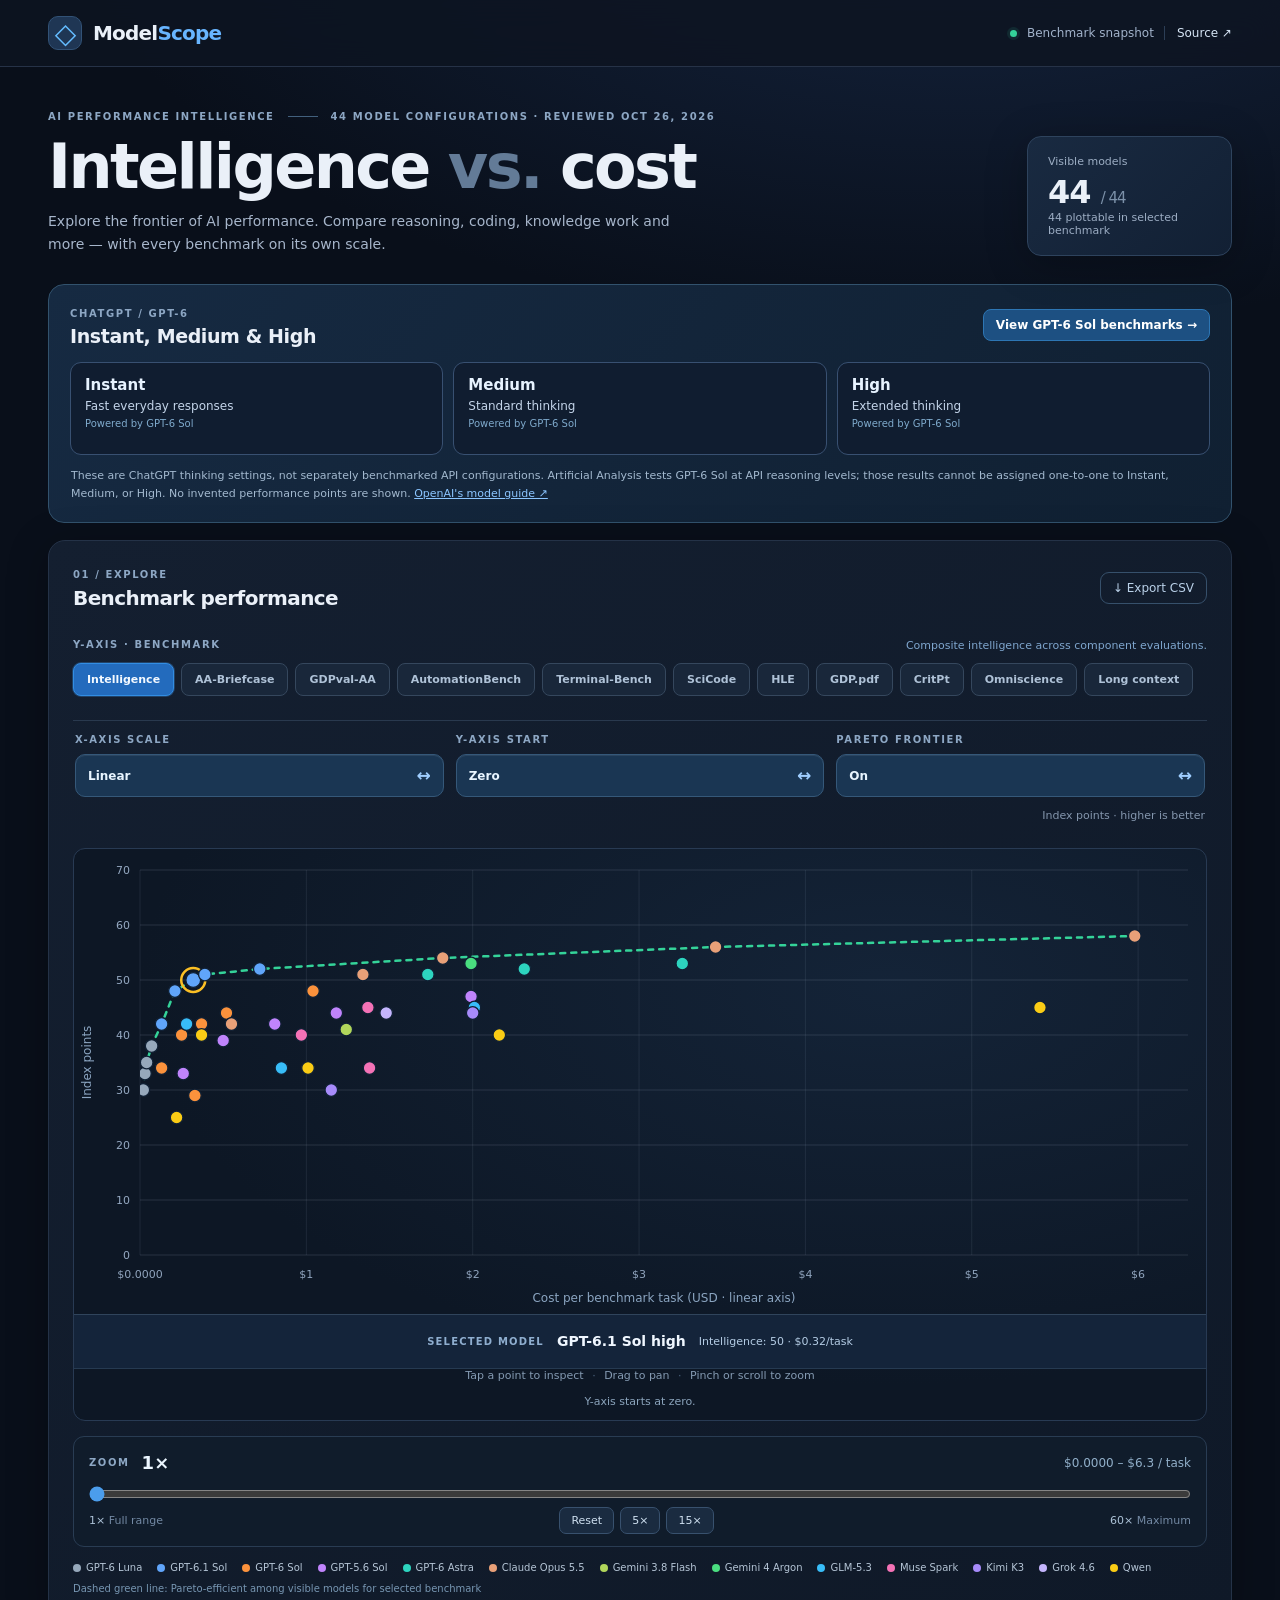
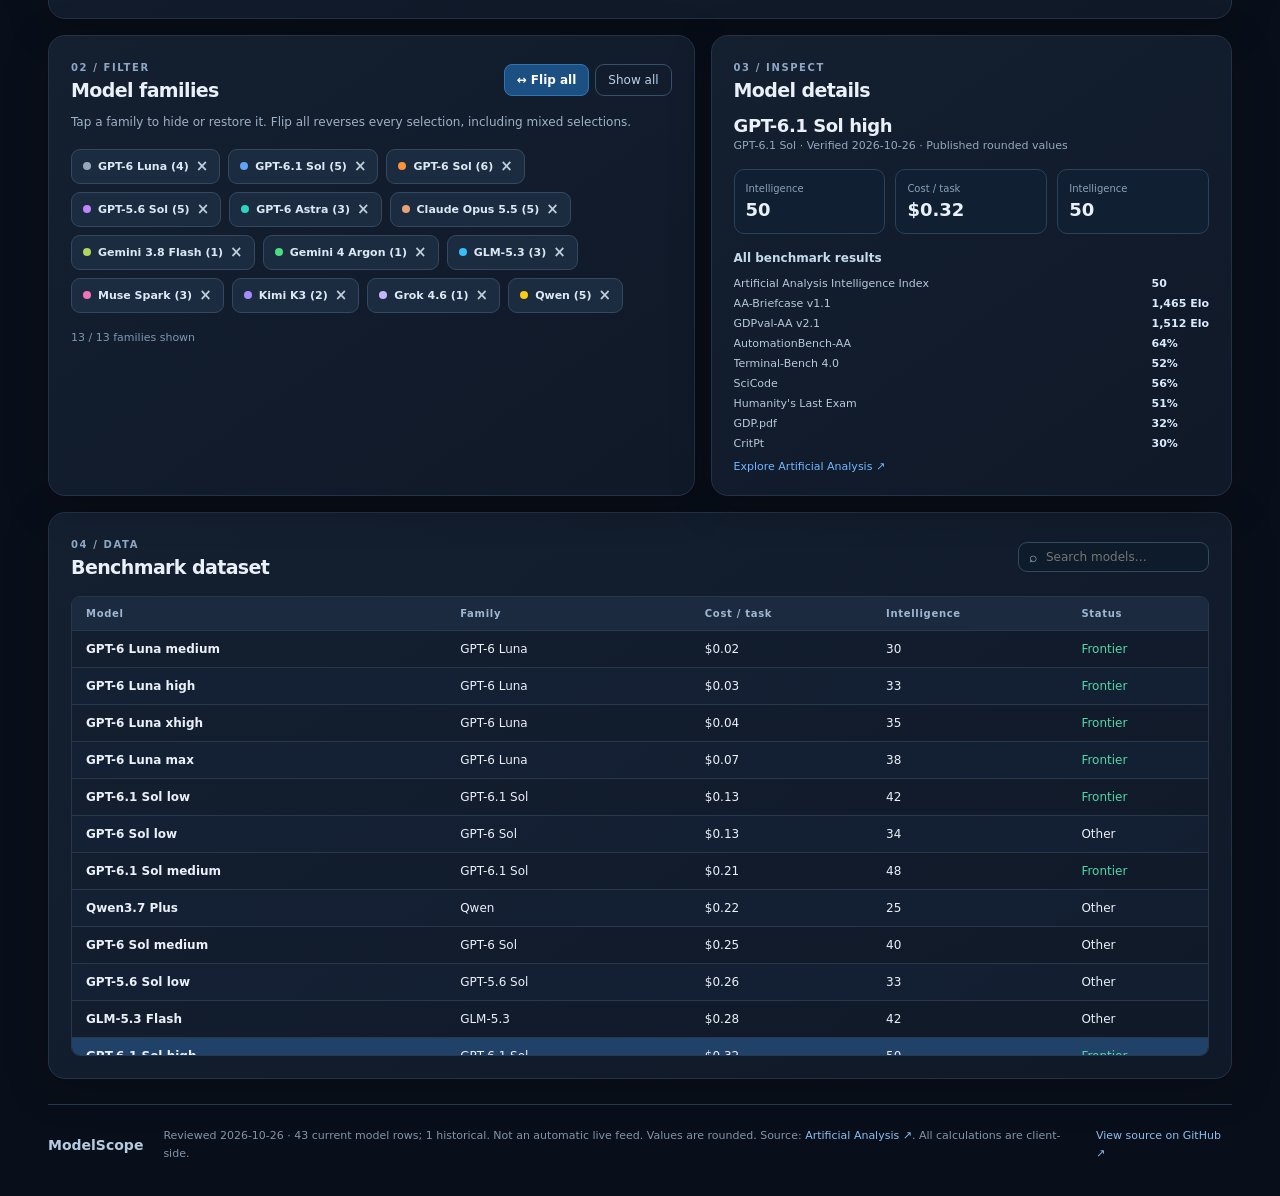
==== index.html @ 698ed5ef "Show 44 models including five Qwen variants, update review date and force fresh client data" ====
<!doctype html>
<html lang="en">
<head>
<meta charset="utf-8">
<meta name="viewport" content="width=device-width,initial-scale=1,viewport-fit=cover">
<meta name="theme-color" content="#0b1220">
<meta name="description" content="Explore 44 AI model configurations across 11 benchmarks with adjustable cost axes, zoom, and Pareto frontiers.">
<title>AI Benchmark Explorer — Intelligence vs Cost</title>
<link rel="stylesheet" href="./style.css?v=20261021-buttons2">
<script defer src="./data.js?v=20261026-fullaudit1"></script>
<script defer src="./updates.js"></script>
<script defer src="./app.js?v=20261026-qwen1"></script>
</head>
<body>
<header class="site-header">
  <div class="shell header-inner">
    <a href="./" class="brand" aria-label="AI Benchmark Explorer home"><span class="brand-icon">◇</span><span>Model<span class="brand-accent">Scope</span></span></a>
    <div class="header-right"><span class="snapshot-dot"></span><span>Benchmark snapshot</span><a class="header-link" href="https://artificialanalysis.ai/" target="_blank" rel="noopener noreferrer">Source ↗</a></div>
  </div>
</header>
<main class="shell">
  <section class="intro">
    <div class="eyebrow">AI PERFORMANCE INTELLIGENCE <span class="eyebrow-line"></span> 44 MODEL CONFIGURATIONS · REVIEWED OCT 26, 2026</div>
    <div class="intro-head">
      <div><h1>Intelligence <span>vs.</span> cost</h1><p>Explore the frontier of AI performance. Compare reasoning, coding, knowledge work and more — with every benchmark on its own scale.</p></div>
      <div class="data-tile"><span>Visible models</span><strong id="visible-count">44 <em>/ 44</em></strong><small id="visible-label">Across 13 families</small></div>
    </div>
  </section>
  <section class="chatgpt-modes" aria-label="ChatGPT GPT-6 modes">
    <div class="modes-header">
      <div><span class="section-kicker">CHATGPT / GPT-6</span><h2>Instant, Medium &amp; High</h2></div>
      <button id="focus-sol" type="button" class="pill-primary">View GPT-6 Sol benchmarks →</button>
    </div>
    <div class="mode-grid">
      <div class="mode-card"><strong>Instant</strong><span>Fast everyday responses</span><small>Powered by GPT-6 Sol</small></div>
      <div class="mode-card"><strong>Medium</strong><span>Standard thinking</span><small>Powered by GPT-6 Sol</small></div>
      <div class="mode-card"><strong>High</strong><span>Extended thinking</span><small>Powered by GPT-6 Sol</small></div>
    </div>
    <p class="modes-footnote">These are ChatGPT thinking settings, not separately benchmarked API configurations. Artificial Analysis tests GPT-6 Sol at API reasoning levels; those results cannot be assigned one-to-one to Instant, Medium, or High. No invented performance points are shown. <a href="https://help.openai.com/en/articles/20001354-gpt-6-and-other-models-in-chatgpt" target="_blank" rel="noopener noreferrer">OpenAI's model guide ↗</a></p>
  </section>
  <section class="dashboard" aria-label="Model comparison chart">
    <div class="section-title"><div><span class="section-kicker">01 / EXPLORE</span><h2>Benchmark performance</h2></div><button type="button" id="download-csv" class="subtle-button" title="Download currently visible model values as CSV">↓ Export CSV</button></div>
    <div class="metrics-header"><span class="control-label">Y-AXIS · BENCHMARK</span><span id="metric-context">Higher is better</span></div>
    <div class="metric-buttons" id="metric-buttons" role="group" aria-label="Select benchmark"></div>
    <div class="chart-toolbar">
      <div class="toolbar-group"><span class="control-label">X-AXIS SCALE</span><button id="cycle-x-scale" type="button" class="cycle-button" aria-label="X-axis scale: linear. Tap to switch to logarithmic." title="Tap to switch between linear and logarithmic scale">Linear <span aria-hidden="true">↔</span></button></div>
      <div class="toolbar-group"><span class="control-label">Y-AXIS START</span><button id="cycle-y-start" type="button" class="cycle-button" aria-label="Y-axis starts at zero. Tap to switch to lowest model." title="Tap to switch Y-axis baseline">Zero <span aria-hidden="true">↔</span></button></div>
      <div class="toolbar-group"><span class="control-label">PARETO FRONTIER</span><button id="cycle-frontier" type="button" class="cycle-button" aria-pressed="true" aria-label="Pareto frontier on. Tap to turn off.">On <span aria-hidden="true">↔</span></button></div>
      <span class="toolbar-unit" id="axis-units">Index score</span>
    </div>
    <div class="plot-wrap">
      <svg id="plot" role="img" aria-label="Interactive scatter chart comparing model cost and intelligence. Tap points for model details, drag to pan, pinch to zoom." viewBox="0 0 800 475"></svg>
      <div class="selected-chart-label" id="selected-chart-label" role="status" aria-live="polite" aria-atomic="true">
        <span class="selected-chart-kicker">SELECTED MODEL</span>
        <strong id="selected-chart-name">Tap a model point to inspect it</strong>
        <span class="selected-chart-stats" id="selected-chart-stats"></span>
      </div>
      <div class="plot-instructions">Tap a point to inspect <span>·</span> Drag to pan <span>·</span> Pinch or scroll to zoom</div>
      <div class="y-axis-note" id="y-axis-note">Y-axis begins at zero where scores are nonnegative.</div>
    </div>
    <div class="zoom-panel">
      <div class="zoom-label"><div><span class="control-label">ZOOM</span><strong id="zoom-display">1×</strong></div><output id="range-display" for="zoom-range">$0 – $6.30 / task</output></div>
      <input type="range" id="zoom-range" min="1" max="60" value="1" step="1" aria-label="Zoom level">
      <div class="zoom-actions"><span>1× <span class="muted">Full range</span></span><div class="zoom-buttons"><button type="button" data-zoom="1">Reset</button><button type="button" data-zoom="5">5×</button><button type="button" data-zoom="15">15×</button></div><span>60× <span class="muted">Maximum</span></span></div>
    </div>
    <div class="chart-foot"><div class="legend" id="legend"></div><div class="foot-note">Dashed green line: Pareto-efficient among visible models for selected benchmark</div></div>
  </section>
  <section class="lower-grid">
    <div class="panel filters-panel">
      <div class="panel-title"><div><span class="section-kicker">02 / FILTER</span><h2>Model families</h2></div><div class="filter-actions"><button id="flip-all" type="button" class="pill-primary">↔ Flip all</button><button id="show-all" type="button" class="subtle-button">Show all</button></div></div>
      <p class="panel-intro">Tap a family to hide or restore it. Flip all reverses every selection, including mixed selections.</p>
      <div class="family-buttons" id="family-buttons"></div>
      <div class="filter-summary" id="filter-summary">12 / 12 families shown</div>
    </div>
    <div class="panel detail-panel">
      <div class="panel-title"><div><span class="section-kicker">03 / INSPECT</span><h2>Model details</h2></div></div>
      <div id="model-details"><p class="panel-intro">Tap any point in the chart to inspect scores.</p></div>
    </div>
  </section>
  <section class="panel table-panel">
    <div class="panel-title"><div><span class="section-kicker">04 / DATA</span><h2>Benchmark dataset</h2></div><div class="table-tools"><label class="search"><span>⌕</span><input id="search" placeholder="Search models…" aria-label="Search models" autocomplete="off"></label></div></div>
    <div class="table-scroll"><table><thead><tr><th>Model</th><th>Family</th><th>Cost / task</th><th id="score-column">Intelligence</th><th>Status</th></tr></thead><tbody id="data-table"></tbody></table></div>
  </section>
  <footer class="footer"><strong>ModelScope</strong><span><span id="data-status">Static benchmark snapshot; optional daily updates require setup.</span> Values are rounded. Source: <a href="https://artificialanalysis.ai/" target="_blank" rel="noopener noreferrer">Artificial Analysis ↗</a>. All calculations are client-side.</span><a href="https://github.com/mikesheer001-source/Repository-4" target="_blank" rel="noopener noreferrer">View source on GitHub ↗</a></footer>
</main>
</body>
</html>
---- style.css ----
:root{color-scheme:dark;--bg:#090f1a;--panel:#111b2b;--panel2:#152134;--border:#243247;--text:#eaf0f8;--muted:#94a3b8;--blue:#60a5fa;--green:#34d399;--shadow:0 8px 40px #0004}*{box-sizing:border-box}html{scroll-behavior:smooth}body{margin:0;background:radial-gradient(ellipse 900px 450px at 75% -120px,#1b3054aa,transparent),var(--bg);font-family:Inter,ui-sans-serif,system-ui,-apple-system,BlinkMacSystemFont,"Segoe UI",sans-serif;color:var(--text);font-size:14px;-webkit-font-smoothing:antialiased}button,input{font:inherit}button{cursor:pointer}button:focus-visible,input:focus-visible,a:focus-visible{outline:2px solid #67b7ff;outline-offset:3px}a{color:inherit}.shell{max-width:1240px;margin:auto;padding:0 28px}.site-header{border-bottom:1px solid #263247;background:#0d1522d9;backdrop-filter:blur(15px)}.header-inner{height:66px;display:flex;align-items:center;justify-content:space-between}.brand{font-size:20px;font-weight:800;letter-spacing:-.8px;text-decoration:none;display:flex;align-items:center;gap:11px}.brand-icon{background:#1f3654;color:#64bcff;width:34px;height:34px;display:grid;place-items:center;border:1px solid #325276;border-radius:10px;font-size:28px}.brand-accent{color:#68b5ff}.header-right{display:flex;align-items:center;gap:10px;color:#a2b3cb;font-size:12px}.snapshot-dot{width:7px;height:7px;border-radius:50%;background:var(--green);box-shadow:0 0 0 3px #34d3991c}.header-link{padding-left:12px;border-left:1px solid #2c3e56;text-decoration:none;color:#d6e5f5}.intro{padding:44px 0 28px}.eyebrow,.section-kicker,.control-label{font-size:10px;letter-spacing:1.6px;font-weight:750;color:#8da7c4}.eyebrow{display:flex;align-items:center;gap:13px}.eyebrow-line{display:inline-block;height:1px;width:30px;background:#42607d}.intro-head{display:flex;gap:25px;justify-content:space-between;align-items:end}.intro h1{font-size:clamp(36px,5.2vw,62px);font-weight:820;letter-spacing:-2.6px;margin:12px 0 10px;line-height:1.06}.intro h1 span{color:#637b97}.intro p{font-size:14px;color:#a7b6cb;line-height:1.65;max-width:650px;margin:0}.data-tile{flex:0 0 205px;padding:18px 20px;border:1px solid #2e435d;background:linear-gradient(135deg,#192a41,#122034);border-radius:14px;box-shadow:var(--shadow)}.data-tile>span,.data-tile small{font-size:11px;color:#9cadc3;display:block}.data-tile strong{font-size:32px;letter-spacing:-1px;display:block;margin:8px 0 3px;line-height:1}.data-tile em{font-size:15px;color:#7c91a9;font-style:normal;font-weight:500}.dashboard,.panel{background:linear-gradient(145deg,#141f30,#0f1928);border:1px solid var(--border);border-radius:17px;box-shadow:var(--shadow)}.dashboard{padding:24px}.section-title,.panel-title{display:flex;align-items:center;justify-content:space-between;gap:12px}.section-title h2,.panel-title h2{font-size:20px;letter-spacing:-.6px;margin:5px 0 0}.subtle-button{background:transparent;border:1px solid #36506b;color:#bad1e9;border-radius:9px;padding:8px 12px;font-size:12px;white-space:nowrap}.subtle-button:hover,.zoom-buttons button:hover{background:#20354f}.metrics-header{display:flex;justify-content:space-between;margin-top:29px;margin-bottom:11px;gap:10px}.metrics-header>span:last-child{font-size:11px;color:#7fa6ce}.metric-buttons{display:flex;flex-wrap:wrap;gap:7px}.metric-button{border:1px solid #35475d;border-radius:8px;padding:9px 13px;color:#afc2d7;background:#19273a;font-size:11px;font-weight:700;transition:background .1s,transform .1s}.metric-button:hover{background:#273c56}.metric-button.active{color:#f3f9ff;background:#236bbd;border-color:#328de2;box-shadow:0 0 0 1px #3d88d855}.chart-toolbar{margin:24px 0 11px;padding:13px 2px;border-top:1px solid #29394e;display:flex;align-items:center;justify-content:space-between;gap:16px;flex-wrap:wrap}.toolbar-group{display:flex;align-items:center;gap:13px}.segmented{display:flex;padding:3px;background:#0c1726;border:1px solid #304158;border-radius:10px}.segmented button{padding:7px 12px;border:0;background:transparent;color:#9bb0c6;border-radius:7px;font-size:12px}.segmented button.active{background:#294362;color:#eaf5ff}.toggle-label{display:flex;align-items:center;gap:9px;font-size:12px;color:#b7c9dd;cursor:pointer}.toggle-label input{position:absolute;opacity:0}.toggle-track{display:inline-block;width:33px;height:19px;border-radius:20px;background:#405167;position:relative;transition:background .2s}.toggle-track:after{content:"";width:13px;height:13px;border-radius:50%;background:#dfe9f4;position:absolute;top:3px;left:3px;transition:transform .2s}.toggle-label input:checked+.toggle-track{background:#047857}.toggle-label input:checked+.toggle-track:after{transform:translateX(14px)}.toggle-label input:focus-visible+.toggle-track{outline:2px solid #67b7ff;outline-offset:3px}.toolbar-unit{color:#8496ad;font-size:11px}.plot-wrap{border:1px solid #283a53;border-radius:12px;background:radial-gradient(ellipse at 72% 24%,#172940b0,transparent 65%),#0d1725;overflow:hidden}.plot-wrap svg{display:block;width:100%;height:465px;touch-action:none;user-select:none;cursor:grab}.plot-wrap svg:active{cursor:grabbing}.plot-instructions{text-align:center;font-size:11px;padding:0 6px 13px;color:#849ab2}.plot-instructions span{margin:0 5px;color:#4b637e}.zoom-panel{margin-top:15px;padding:15px 15px 12px;border:1px solid #293c53;border-radius:11px;background:#101c2b}.zoom-label{display:flex;align-items:center;justify-content:space-between;gap:12px}.zoom-label>div{display:flex;gap:12px;align-items:center}.zoom-label strong{color:#ecf6ff;font-size:18px;font-variant-numeric:tabular-nums}.zoom-label output{color:#91afc9;font-size:12px;font-variant-numeric:tabular-nums}input[type=range]{width:100%;accent-color:#4b9dec;cursor:pointer;margin:13px 0 5px}.zoom-actions{display:flex;align-items:center;justify-content:space-between;gap:8px;font-size:11px;color:#acc2d7}.muted{color:#7389a4}.zoom-buttons{display:flex;gap:6px}.zoom-buttons button{border:1px solid #38516e;background:#1a2b40;color:#cfe0f0;font-size:11px;border-radius:7px;padding:6px 11px}.chart-foot{display:flex;justify-content:space-between;align-items:center;gap:10px;margin-top:15px;flex-wrap:wrap}.legend{display:flex;gap:9px 15px;flex-wrap:wrap}.legend span{display:inline-flex;align-items:center;gap:5px;color:#b5c5d6;font-size:10px}.legend i{height:8px;width:8px;border-radius:50%;display:inline-block}.foot-note{font-size:10px;color:#7796b2}.lower-grid{display:grid;grid-template-columns:1.24fr 1fr;gap:16px;margin-top:16px}.panel{padding:22px}.panel-title h2{font-size:19px}.panel-intro{font-size:12px;color:#9fb2c8;line-height:1.65}.filter-actions{display:flex;gap:6px;flex-wrap:wrap}.pill-primary{background:#1d5082;border:1px solid #2d76b4;border-radius:8px;color:white;padding:8px 12px;font-size:12px;font-weight:700}.pill-primary:hover{background:#296497}.family-buttons{display:flex;flex-wrap:wrap;gap:8px;margin-top:16px}.family-button{display:inline-flex;align-items:center;gap:7px;background:#1b2b40;color:#dce9f5;border:1px solid #344961;padding:9px 11px;border-radius:9px;font-size:11px;font-weight:650;transition:opacity .1s,background .1s}.family-button:hover{background:#294262}.family-button.hidden{color:#8192a5;opacity:.73;border-style:dashed;background:#111d2d}.family-button .family-dot{width:8px;height:8px;border-radius:50%}.family-button .family-x{font-size:15px;opacity:.85;line-height:1}.filter-summary{color:#7d97b5;font-size:11px;margin-top:18px}.detail-panel{min-height:275px}.model-name{font-size:18px;font-weight:750;letter-spacing:-.45px;margin:14px 0 3px}.model-sub{color:#94a8c1;font-size:11px}.stat-row{display:grid;grid-template-columns:repeat(3,minmax(0,1fr));gap:10px;margin:17px 0}.stat-box{padding:13px 11px;background:#101f31;border:1px solid #2c415a;border-radius:10px}.stat-box small{display:block;color:#8ba1bb;font-size:10px;white-space:nowrap}.stat-box strong{font-size:18px;font-variant-numeric:tabular-nums;margin-top:5px;display:block}.detail-values{display:grid;grid-template-columns:1fr auto;gap:7px 10px;font-size:11px;color:#b7c9dc;max-height:170px;overflow:auto}.detail-values strong{color:#dbeaff;font-variant-numeric:tabular-nums}.detail-link{font-size:11px;color:#72b8ff;text-decoration:none;display:block;margin-top:13px}.table-panel{margin:16px 0 25px}.table-tools{display:flex;gap:8px}.search{display:flex;align-items:center;gap:7px;background:#0e1b2a;border:1px solid #344960;border-radius:9px;padding:6px 10px;color:#9fb9d5}.search input{border:0;outline:0;background:transparent;color:white;max-width:160px;font-size:12px}.table-scroll{overflow:auto;margin-top:18px;max-height:460px;border:1px solid #28374c;border-radius:9px}table{width:100%;border-collapse:collapse;white-space:nowrap;text-align:left;font-size:12px}th,td{padding:11px 14px;border-bottom:1px solid #29394c}th{position:sticky;top:0;background:#1b2a3e;color:#9fb6d2;font-size:10px;letter-spacing:.7px;z-index:2}tbody tr{cursor:pointer}tbody tr:nth-child(even){background:#152237a0}tbody tr:hover{background:#263b56}tbody tr.selected{background:#204269}td:first-child{font-weight:600}td:nth-child(3),td:nth-child(4){font-variant-numeric:tabular-nums}.status-yes{color:#54d6a4}.status-no{color:#8194a9}.footer{display:flex;gap:20px;justify-content:space-between;align-items:center;border-top:1px solid #28394e;padding:22px 0 34px;color:#8194aa;font-size:11px;line-height:1.6}.footer strong{color:#b6cbe0;font-size:14px}.footer a{color:#8cbeef;text-decoration:none}@media(max-width:850px){.lower-grid{grid-template-columns:1fr}.chart-foot{display:block}.foot-note{margin-top:9px}}@media(max-width:600px){.shell{padding:0 13px}.header-inner{height:56px}.brand{font-size:17px}.header-right{font-size:10px;gap:7px}.header-link{padding-left:8px}.intro{padding:28px 0 20px}.intro h1{font-size:38px;letter-spacing:-1.8px}.intro-head{align-items:start;flex-wrap:wrap;gap:13px}.intro p{font-size:12px}.data-tile{flex:1 1 100%;padding:12px 15px;display:flex;align-items:center;gap:10px}.data-tile strong{font-size:25px;margin:0}.data-tile small{margin-left:auto;text-align:right}.dashboard,.panel{padding:14px;border-radius:12px}.section-title h2,.panel-title h2{font-size:17px}.metric-button{padding:8px 10px;font-size:10px}.metrics-header{margin-top:22px}.chart-toolbar{gap:9px}.plot-wrap svg{height:390px}.plot-instructions{font-size:10px}.toolbar-unit{display:none}.zoom-panel{padding:12px}.zoom-actions .muted{display:none}.panel-title{align-items:start}.footer{flex-direction:column;align-items:start;gap:6px}.stat-box strong{font-size:15px}.family-button{font-size:10px;padding:8px 9px}.search input{max-width:120px}}
/* Context for the selectable Y-axis baseline. */
.y-axis-note{font-size:11px;color:#8ba4bc;text-align:center;padding:0 10px 12px}
@media(max-width:600px){.chart-toolbar>.toolbar-group{flex-wrap:wrap}.y-axis-note{font-size:10px}}

/* Fixed-position selected-point label below the graph, never over a data point. */
.selected-chart-label{
  display:flex;align-items:center;justify-content:center;gap:8px 13px;flex-wrap:wrap;
  min-height:55px;padding:12px 14px;border-top:1px solid #30445b;
  border-bottom:1px solid #263a51;background:#14243a;text-align:center;
}
.selected-chart-kicker{
  font-size:10px;letter-spacing:1.2px;font-weight:750;color:#8faecf;white-space:nowrap;
}
#selected-chart-name{font-size:14px;line-height:1.4;color:#f0f7ff;font-weight:750}
.selected-chart-stats{font-size:11px;color:#b4cce4;font-variant-numeric:tabular-nums}
.selected-chart-label:not(.has-selection) #selected-chart-name{color:#a2b7cd;font-weight:500}
.selected-chart-label:not(.has-selection) .selected-chart-stats{display:none}
@media(max-width:600px){
  .selected-chart-label{gap:3px 9px;padding:11px 10px}
  .selected-chart-kicker{width:100%;font-size:9px}
  #selected-chart-name{font-size:13px}
  .selected-chart-stats{width:100%;font-size:10px}
}

/* ChatGPT product-mode descriptions are deliberately not plotted as AA API data. */
.chatgpt-modes{background:linear-gradient(130deg,#162a42,#102032);border:1px solid #32526d;border-radius:16px;padding:19px 21px;margin:0 0 17px}
.modes-header{display:flex;align-items:center;justify-content:space-between;gap:12px;flex-wrap:wrap}
.modes-header h2{font-size:19px;letter-spacing:-.4px;margin:5px 0 0}
.mode-grid{display:grid;grid-template-columns:repeat(3,minmax(0,1fr));gap:10px;margin-top:15px}
.mode-card{display:flex;flex-direction:column;gap:5px;padding:13px 14px;background:#101d30;border:1px solid #385071;border-radius:11px;min-height:93px}
.mode-card strong{font-size:15px;color:#e7f3ff}
.mode-card span{font-size:12px;color:#c4d5ea}
.mode-card small{font-size:10px;color:#7faacc}
.modes-footnote{font-size:11px;line-height:1.65;color:#a3b9cf;margin:12px 1px 0}
.modes-footnote a{color:#8bc5ff}
@media(max-width:600px){.chatgpt-modes{padding:14px;margin-bottom:14px}.modes-header h2{font-size:17px}.mode-grid{grid-template-columns:repeat(3,minmax(0,1fr));gap:6px}.mode-card{padding:10px 7px;min-height:110px}.mode-card strong{font-size:13px}.mode-card span{font-size:10px}.mode-card small{font-size:9px}.modes-header button{font-size:11px}}

/* One cycling action button per chart control (no segmented toggles). */
.chart-toolbar{display:grid;grid-template-columns:repeat(3,minmax(0,1fr));align-items:end;gap:12px;margin:24px 0 13px}
.chart-toolbar>.toolbar-group{display:flex;flex-direction:column;align-items:stretch;gap:9px;min-width:0}
.chart-toolbar>.toolbar-unit{grid-column:1/-1;text-align:right}
.cycle-button{display:flex;align-items:center;justify-content:space-between;gap:10px;width:100%;min-height:43px;border:1px solid #355879;border-radius:10px;background:#1a3653;padding:10px 12px;color:#e8f5ff;font-size:12px;font-weight:730;text-align:left;box-shadow:0 1px 0 #ffffff13 inset;transition:background .15s,border-color .15s}
.cycle-button span{font-size:17px;line-height:1;color:#9fceff}
.cycle-button:hover{background:#24496e;border-color:#5c9cce}
.cycle-button:active{background:#305981}
.cycle-button.disabled-state{background:#111e30;border-color:#31445b;color:#9fb1c6}
.cycle-button.disabled-state span{color:#637f9b}
@media(max-width:710px){
 .chart-toolbar{grid-template-columns:repeat(2,minmax(0,1fr));gap:10px}
 .chart-toolbar>.toolbar-group{gap:8px}
 .chart-toolbar>.toolbar-group:last-of-type{grid-column:1/-1}
 .chart-toolbar>.toolbar-unit{grid-column:1/-1}
}
@media(max-width:390px){.chart-toolbar{gap:8px}.cycle-button{padding:9px 10px;font-size:11px}}
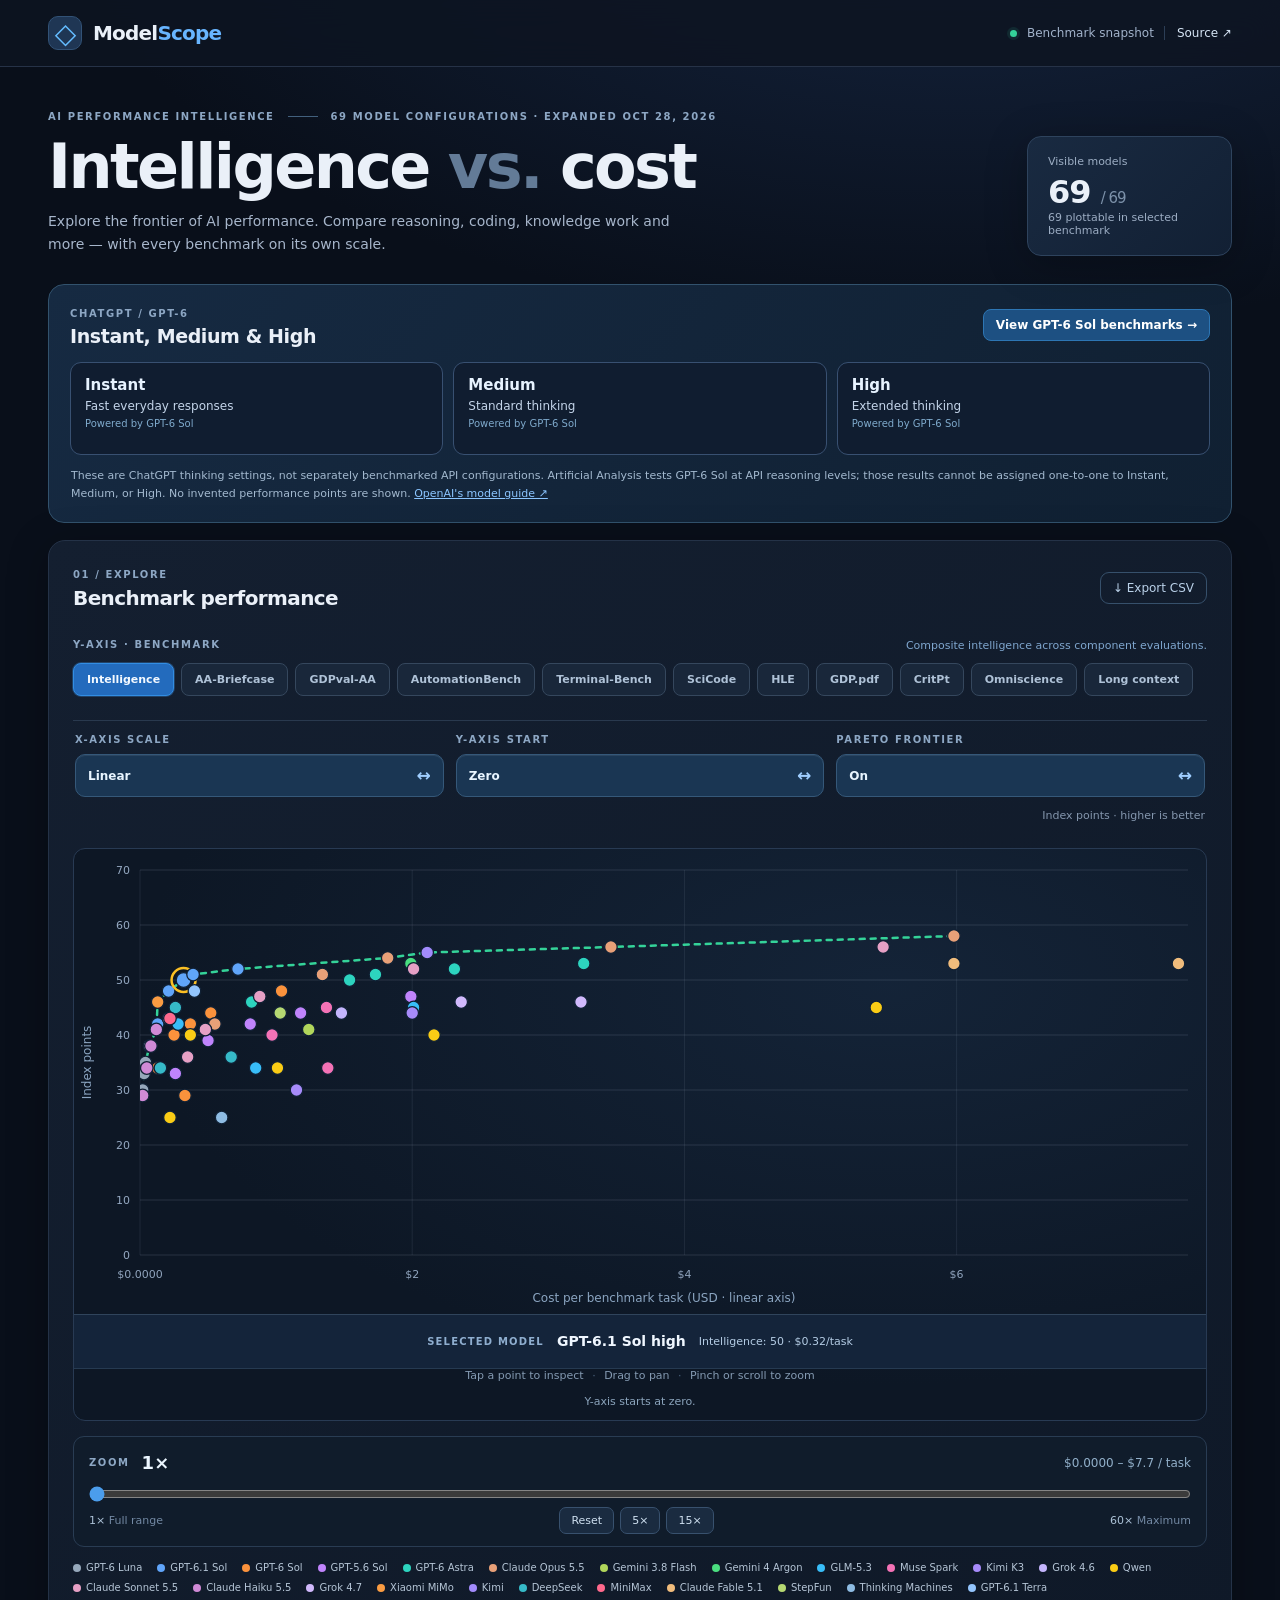
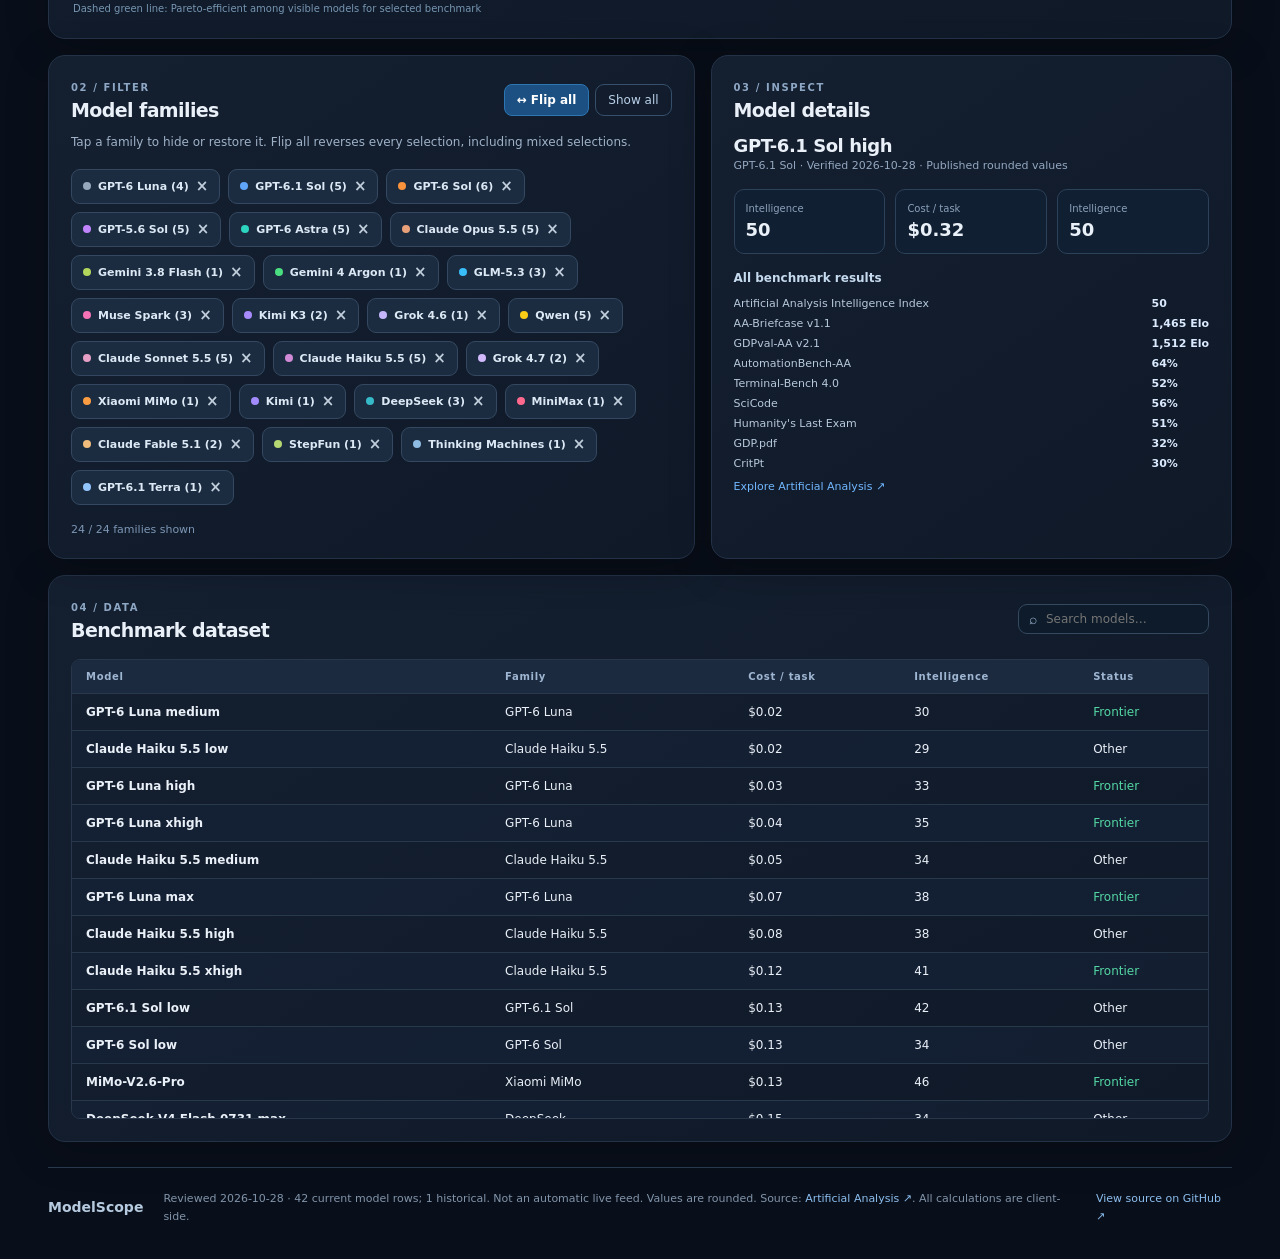
==== commit 62ad298b: "Publish 69-model benchmark explorer and refresh cached client data" ====
--- a/index.html
+++ b/index.html
@@ -4,12 +4,12 @@
 <meta charset="utf-8">
 <meta name="viewport" content="width=device-width,initial-scale=1,viewport-fit=cover">
 <meta name="theme-color" content="#0b1220">
-<meta name="description" content="Explore 44 AI model configurations across 11 benchmarks with adjustable cost axes, zoom, and Pareto frontiers.">
+<meta name="description" content="Explore 69 AI model configurations across 11 benchmarks with adjustable cost axes, zoom, and Pareto frontiers.">
 <title>AI Benchmark Explorer — Intelligence vs Cost</title>
 <link rel="stylesheet" href="./style.css?v=20261021-buttons2">
-<script defer src="./data.js?v=20261026-fullaudit1"></script>
+<script defer src="./data.js?v=20261028-expand25"></script>
 <script defer src="./updates.js"></script>
-<script defer src="./app.js?v=20261026-qwen1"></script>
+<script defer src="./app.js?v=20261028-expand25"></script>
 </head>
 <body>
 <header class="site-header">
@@ -20,10 +20,10 @@
 </header>
 <main class="shell">
   <section class="intro">
-    <div class="eyebrow">AI PERFORMANCE INTELLIGENCE <span class="eyebrow-line"></span> 44 MODEL CONFIGURATIONS · REVIEWED OCT 26, 2026</div>
+    <div class="eyebrow">AI PERFORMANCE INTELLIGENCE <span class="eyebrow-line"></span> 69 MODEL CONFIGURATIONS · EXPANDED OCT 28, 2026</div>
     <div class="intro-head">
       <div><h1>Intelligence <span>vs.</span> cost</h1><p>Explore the frontier of AI performance. Compare reasoning, coding, knowledge work and more — with every benchmark on its own scale.</p></div>
-      <div class="data-tile"><span>Visible models</span><strong id="visible-count">44 <em>/ 44</em></strong><small id="visible-label">Across 13 families</small></div>
+      <div class="data-tile"><span>Visible models</span><strong id="visible-count">69 <em>/ 69</em></strong><small id="visible-label">Across 24 families</small></div>
     </div>
   </section>
   <section class="chatgpt-modes" aria-label="ChatGPT GPT-6 modes">
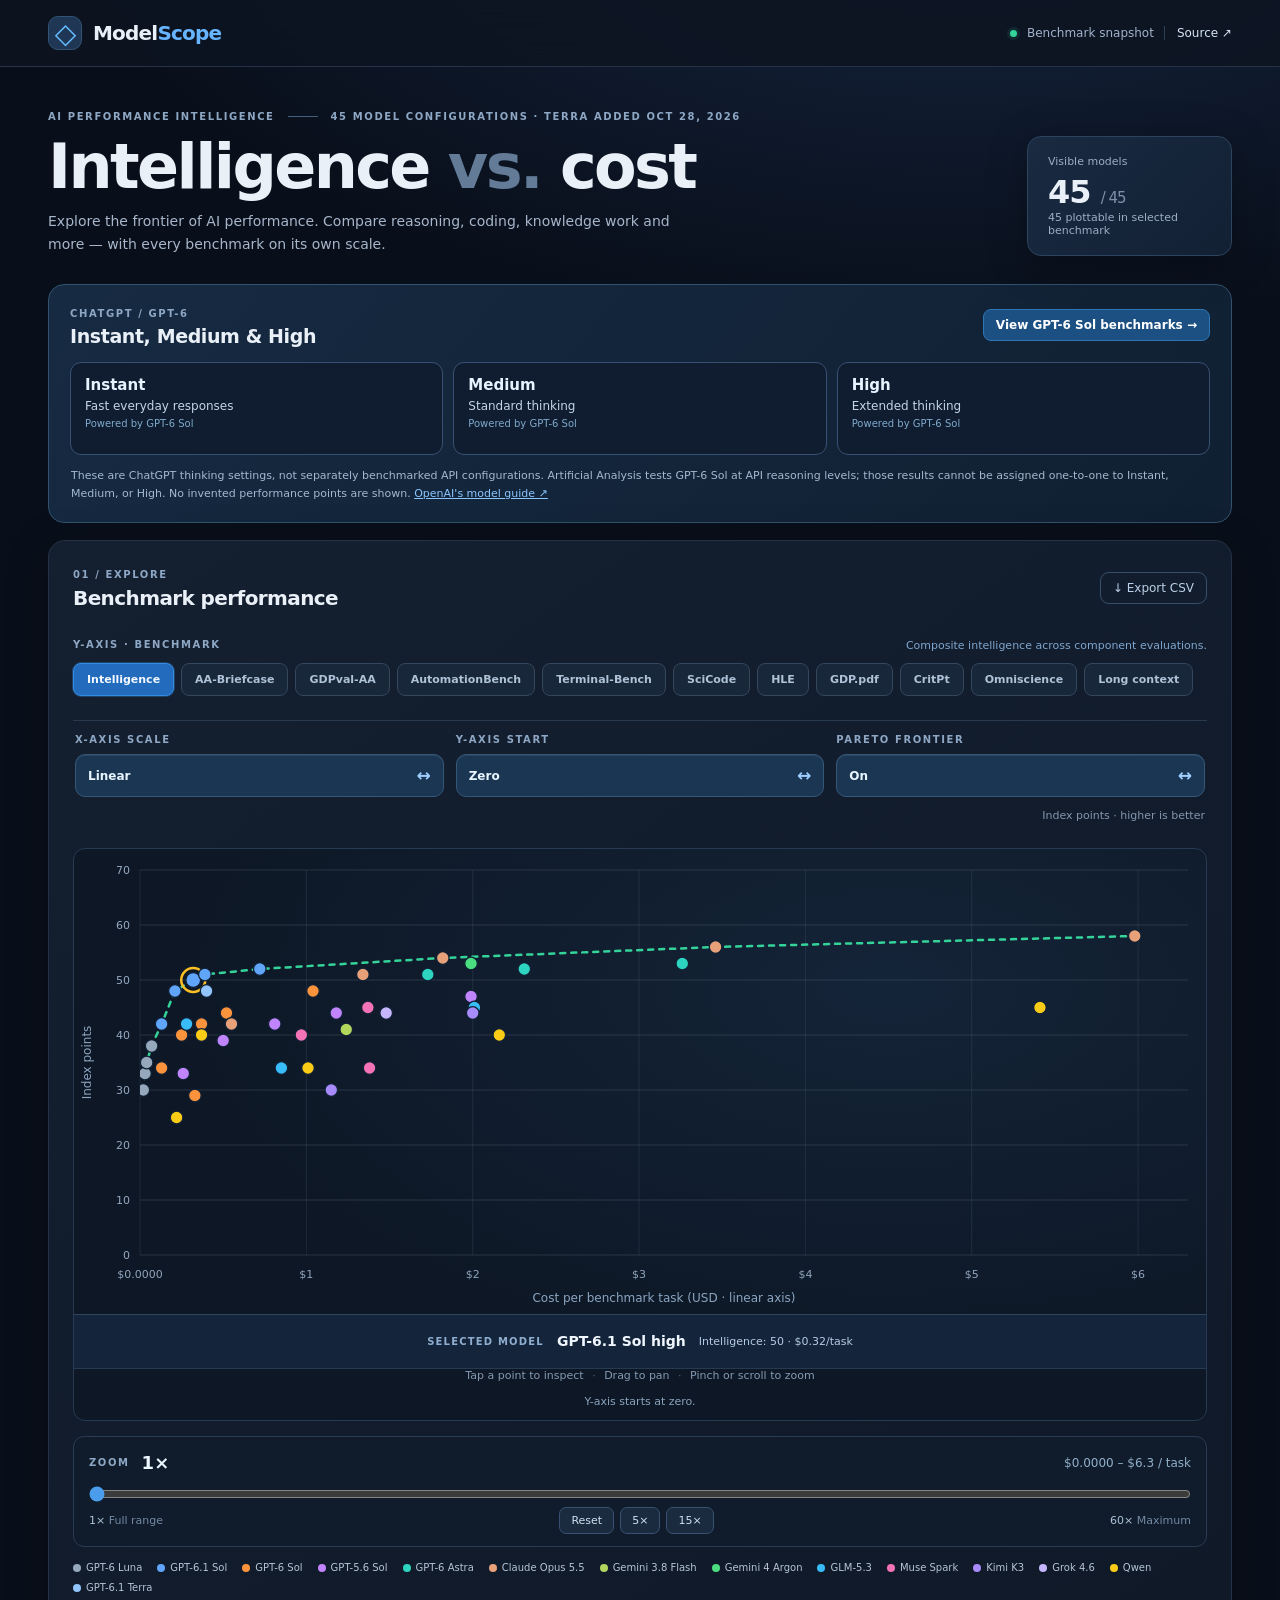
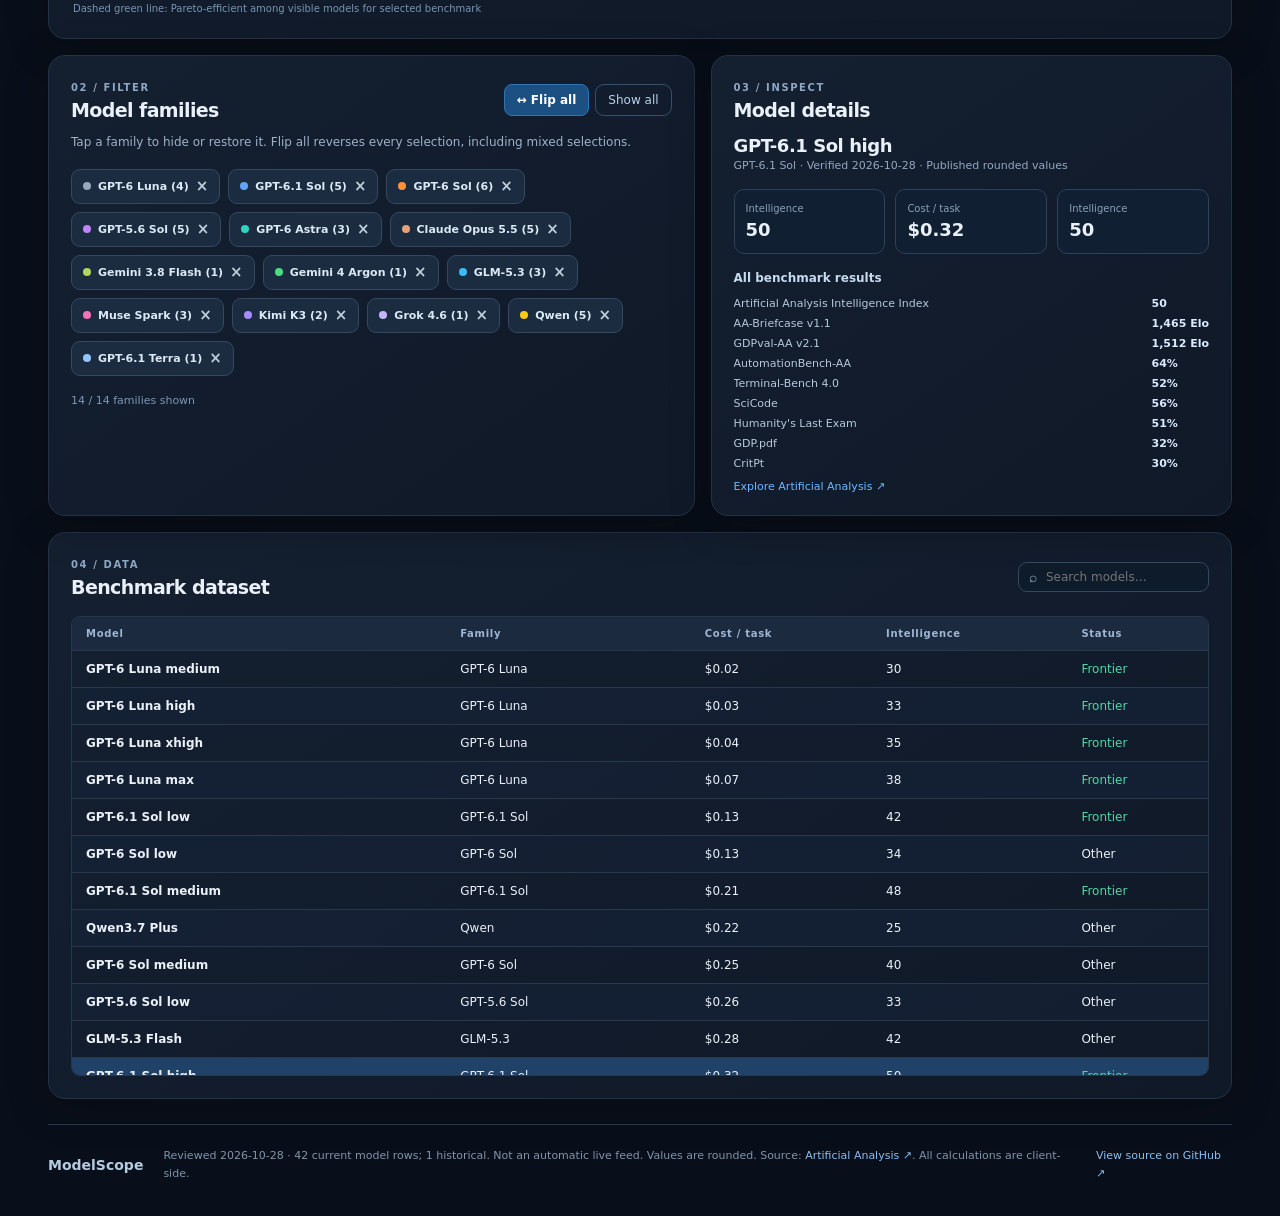
==== commit d1d9344a: "Show 45 models and correct Terra-only expansion count" ====
--- a/index.html
+++ b/index.html
@@ -4,12 +4,12 @@
 <meta charset="utf-8">
 <meta name="viewport" content="width=device-width,initial-scale=1,viewport-fit=cover">
 <meta name="theme-color" content="#0b1220">
-<meta name="description" content="Explore 69 AI model configurations across 11 benchmarks with adjustable cost axes, zoom, and Pareto frontiers.">
+<meta name="description" content="Explore 45 AI model configurations across 11 benchmarks with adjustable cost axes, zoom, and Pareto frontiers.">
 <title>AI Benchmark Explorer — Intelligence vs Cost</title>
 <link rel="stylesheet" href="./style.css?v=20261021-buttons2">
-<script defer src="./data.js?v=20261028-expand25"></script>
+<script defer src="./data.js?v=20261028-terra-only1"></script>
 <script defer src="./updates.js"></script>
-<script defer src="./app.js?v=20261028-expand25"></script>
+<script defer src="./app.js?v=20261028-terra-only1"></script>
 </head>
 <body>
 <header class="site-header">
@@ -20,10 +20,10 @@
 </header>
 <main class="shell">
   <section class="intro">
-    <div class="eyebrow">AI PERFORMANCE INTELLIGENCE <span class="eyebrow-line"></span> 69 MODEL CONFIGURATIONS · EXPANDED OCT 28, 2026</div>
+    <div class="eyebrow">AI PERFORMANCE INTELLIGENCE <span class="eyebrow-line"></span> 45 MODEL CONFIGURATIONS · TERRA ADDED OCT 28, 2026</div>
     <div class="intro-head">
       <div><h1>Intelligence <span>vs.</span> cost</h1><p>Explore the frontier of AI performance. Compare reasoning, coding, knowledge work and more — with every benchmark on its own scale.</p></div>
-      <div class="data-tile"><span>Visible models</span><strong id="visible-count">69 <em>/ 69</em></strong><small id="visible-label">Across 24 families</small></div>
+      <div class="data-tile"><span>Visible models</span><strong id="visible-count">45 <em>/ 45</em></strong><small id="visible-label">Across 14 families</small></div>
     </div>
   </section>
   <section class="chatgpt-modes" aria-label="ChatGPT GPT-6 modes">
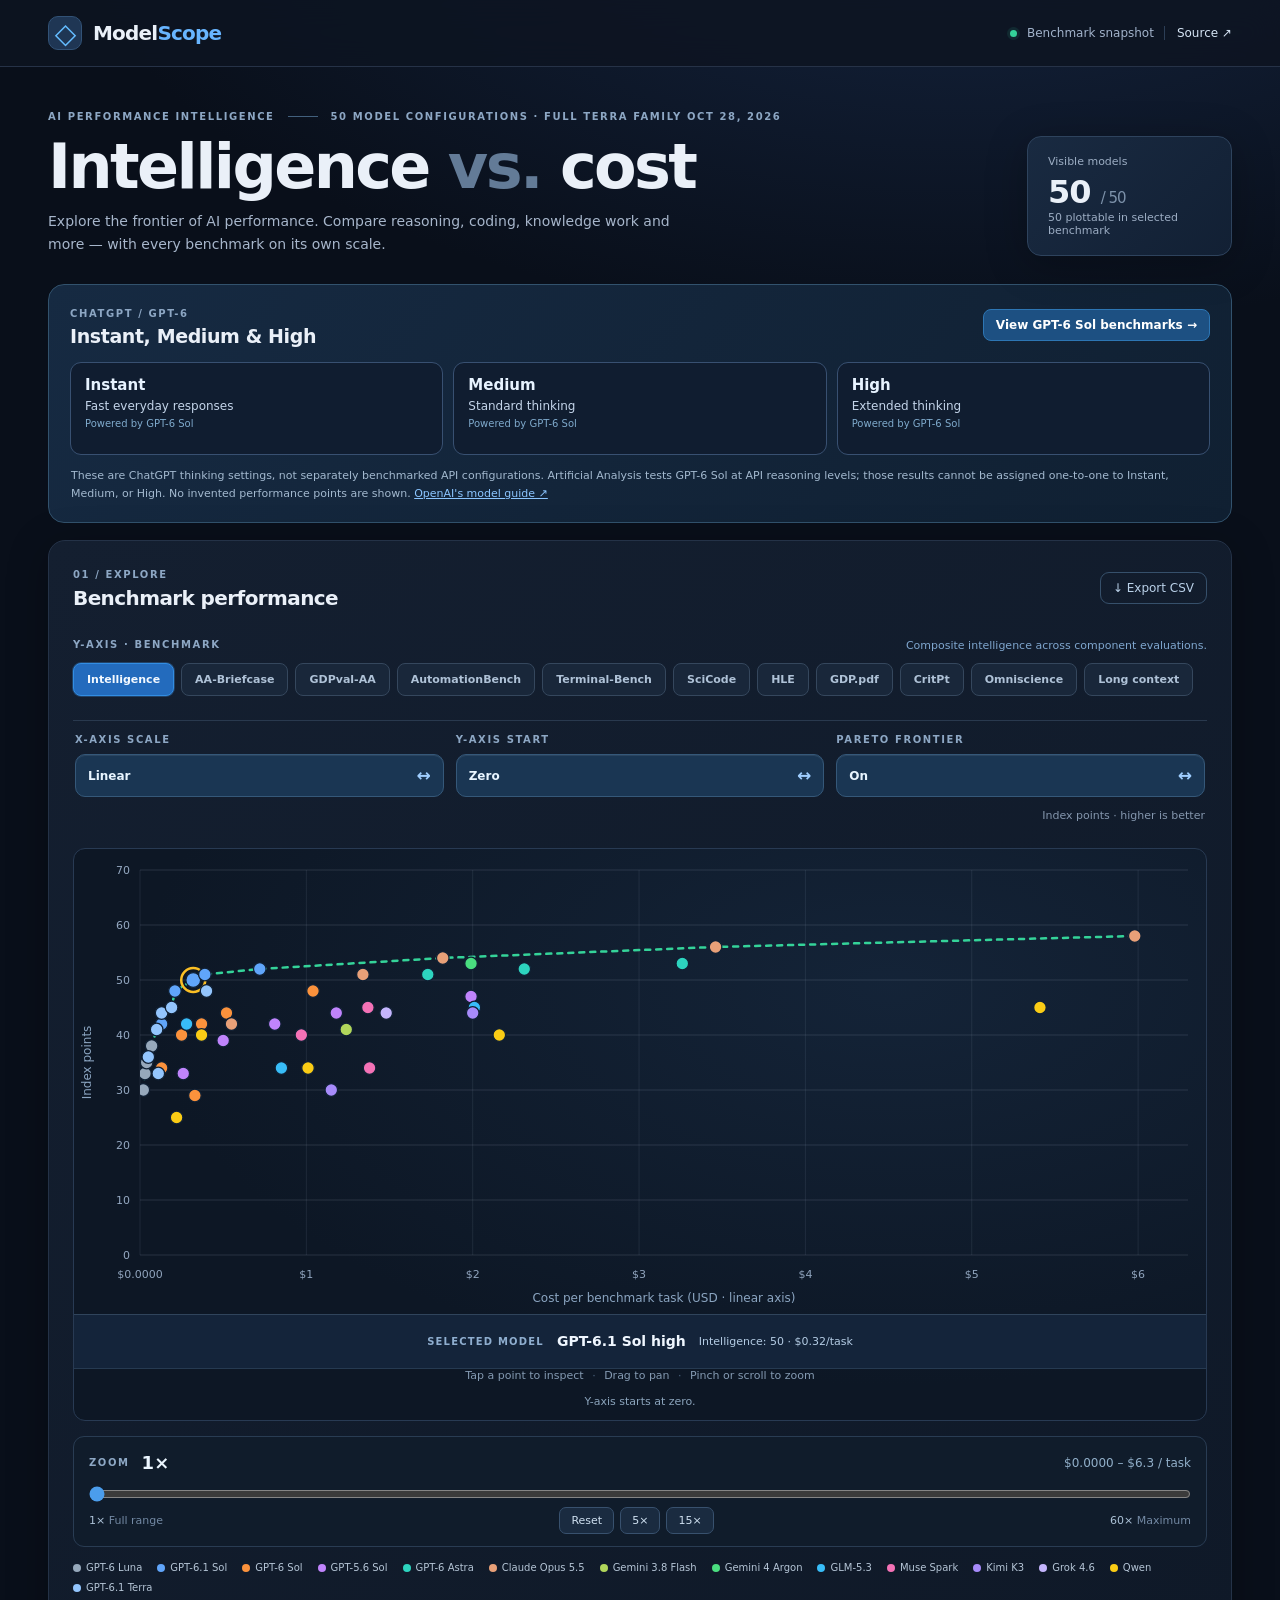
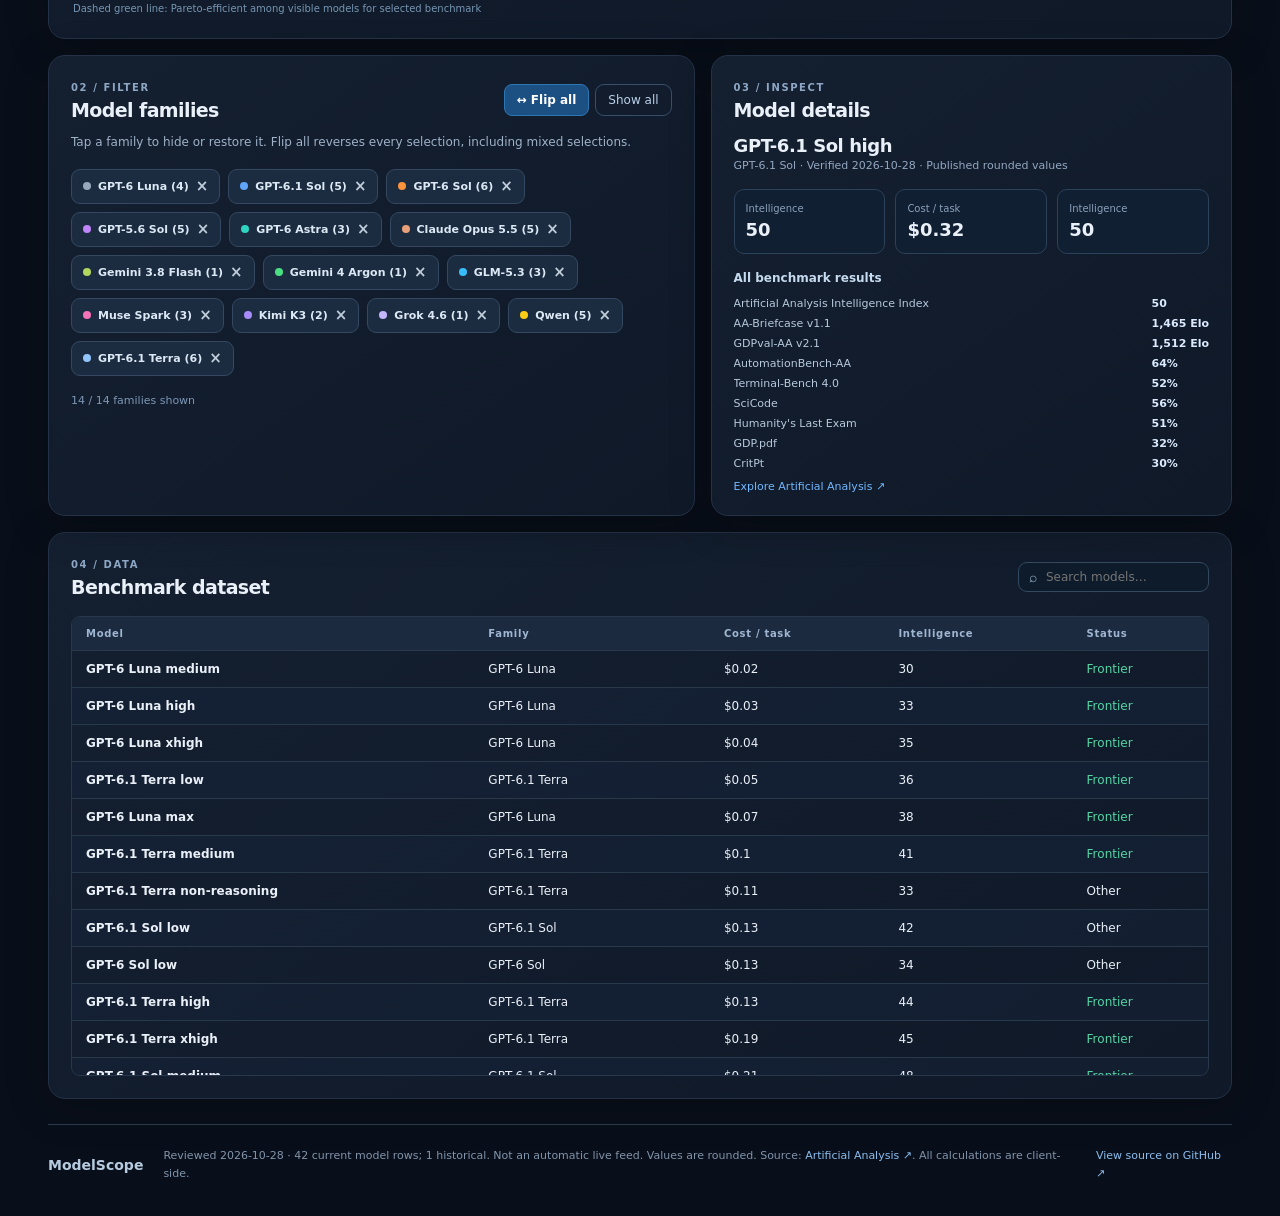
==== commit 39c06974: "Update header and asset cache for complete six-level Terra family" ====
--- a/index.html
+++ b/index.html
@@ -4,12 +4,12 @@
 <meta charset="utf-8">
 <meta name="viewport" content="width=device-width,initial-scale=1,viewport-fit=cover">
 <meta name="theme-color" content="#0b1220">
-<meta name="description" content="Explore 45 AI model configurations across 11 benchmarks with adjustable cost axes, zoom, and Pareto frontiers.">
+<meta name="description" content="Explore 50 AI model configurations across 11 benchmarks with adjustable cost axes, zoom, and Pareto frontiers.">
 <title>AI Benchmark Explorer — Intelligence vs Cost</title>
 <link rel="stylesheet" href="./style.css?v=20261021-buttons2">
-<script defer src="./data.js?v=20261028-terra-only1"></script>
+<script defer src="./data.js?v=20261028-terra-all6"></script>
 <script defer src="./updates.js"></script>
-<script defer src="./app.js?v=20261028-terra-only1"></script>
+<script defer src="./app.js?v=20261028-terra-all6"></script>
 </head>
 <body>
 <header class="site-header">
@@ -20,10 +20,10 @@
 </header>
 <main class="shell">
   <section class="intro">
-    <div class="eyebrow">AI PERFORMANCE INTELLIGENCE <span class="eyebrow-line"></span> 45 MODEL CONFIGURATIONS · TERRA ADDED OCT 28, 2026</div>
+    <div class="eyebrow">AI PERFORMANCE INTELLIGENCE <span class="eyebrow-line"></span> 50 MODEL CONFIGURATIONS · FULL TERRA FAMILY OCT 28, 2026</div>
     <div class="intro-head">
       <div><h1>Intelligence <span>vs.</span> cost</h1><p>Explore the frontier of AI performance. Compare reasoning, coding, knowledge work and more — with every benchmark on its own scale.</p></div>
-      <div class="data-tile"><span>Visible models</span><strong id="visible-count">45 <em>/ 45</em></strong><small id="visible-label">Across 14 families</small></div>
+      <div class="data-tile"><span>Visible models</span><strong id="visible-count">50 <em>/ 50</em></strong><small id="visible-label">Across 14 families</small></div>
     </div>
   </section>
   <section class="chatgpt-modes" aria-label="ChatGPT GPT-6 modes">
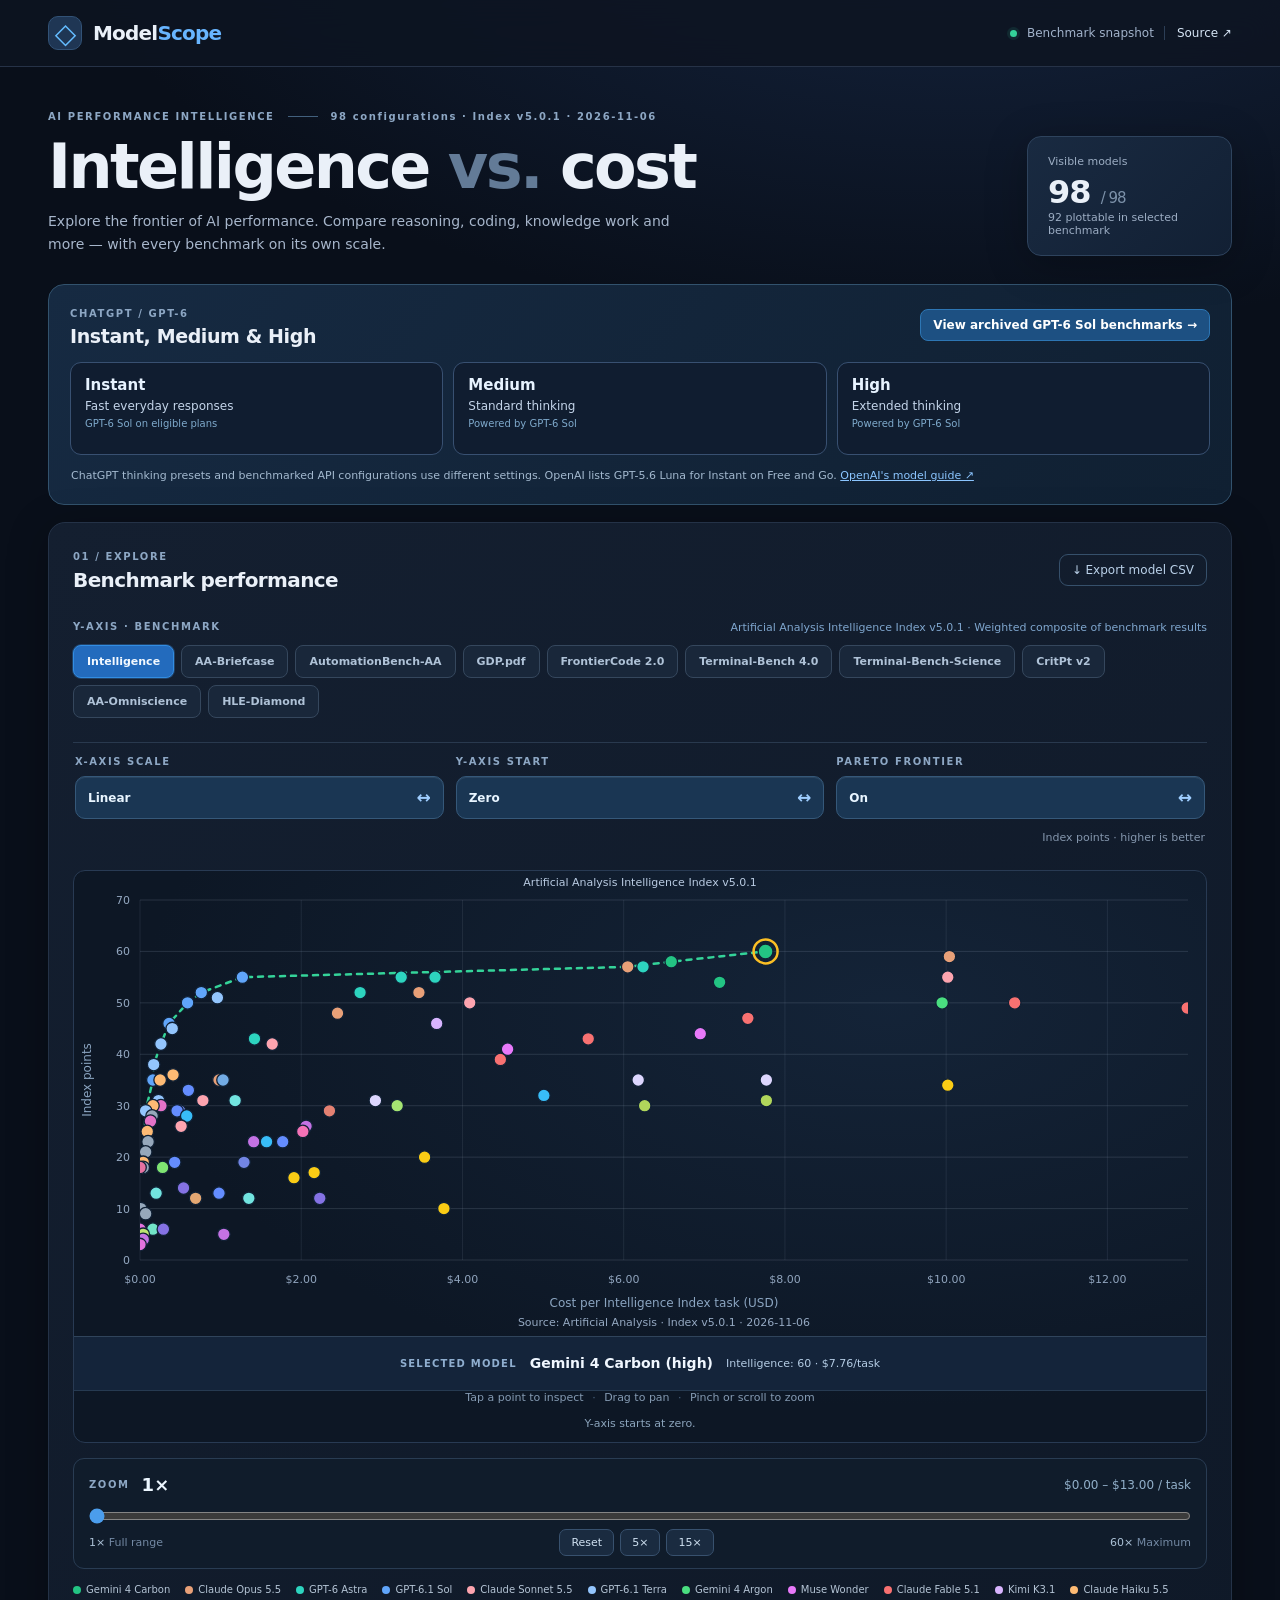
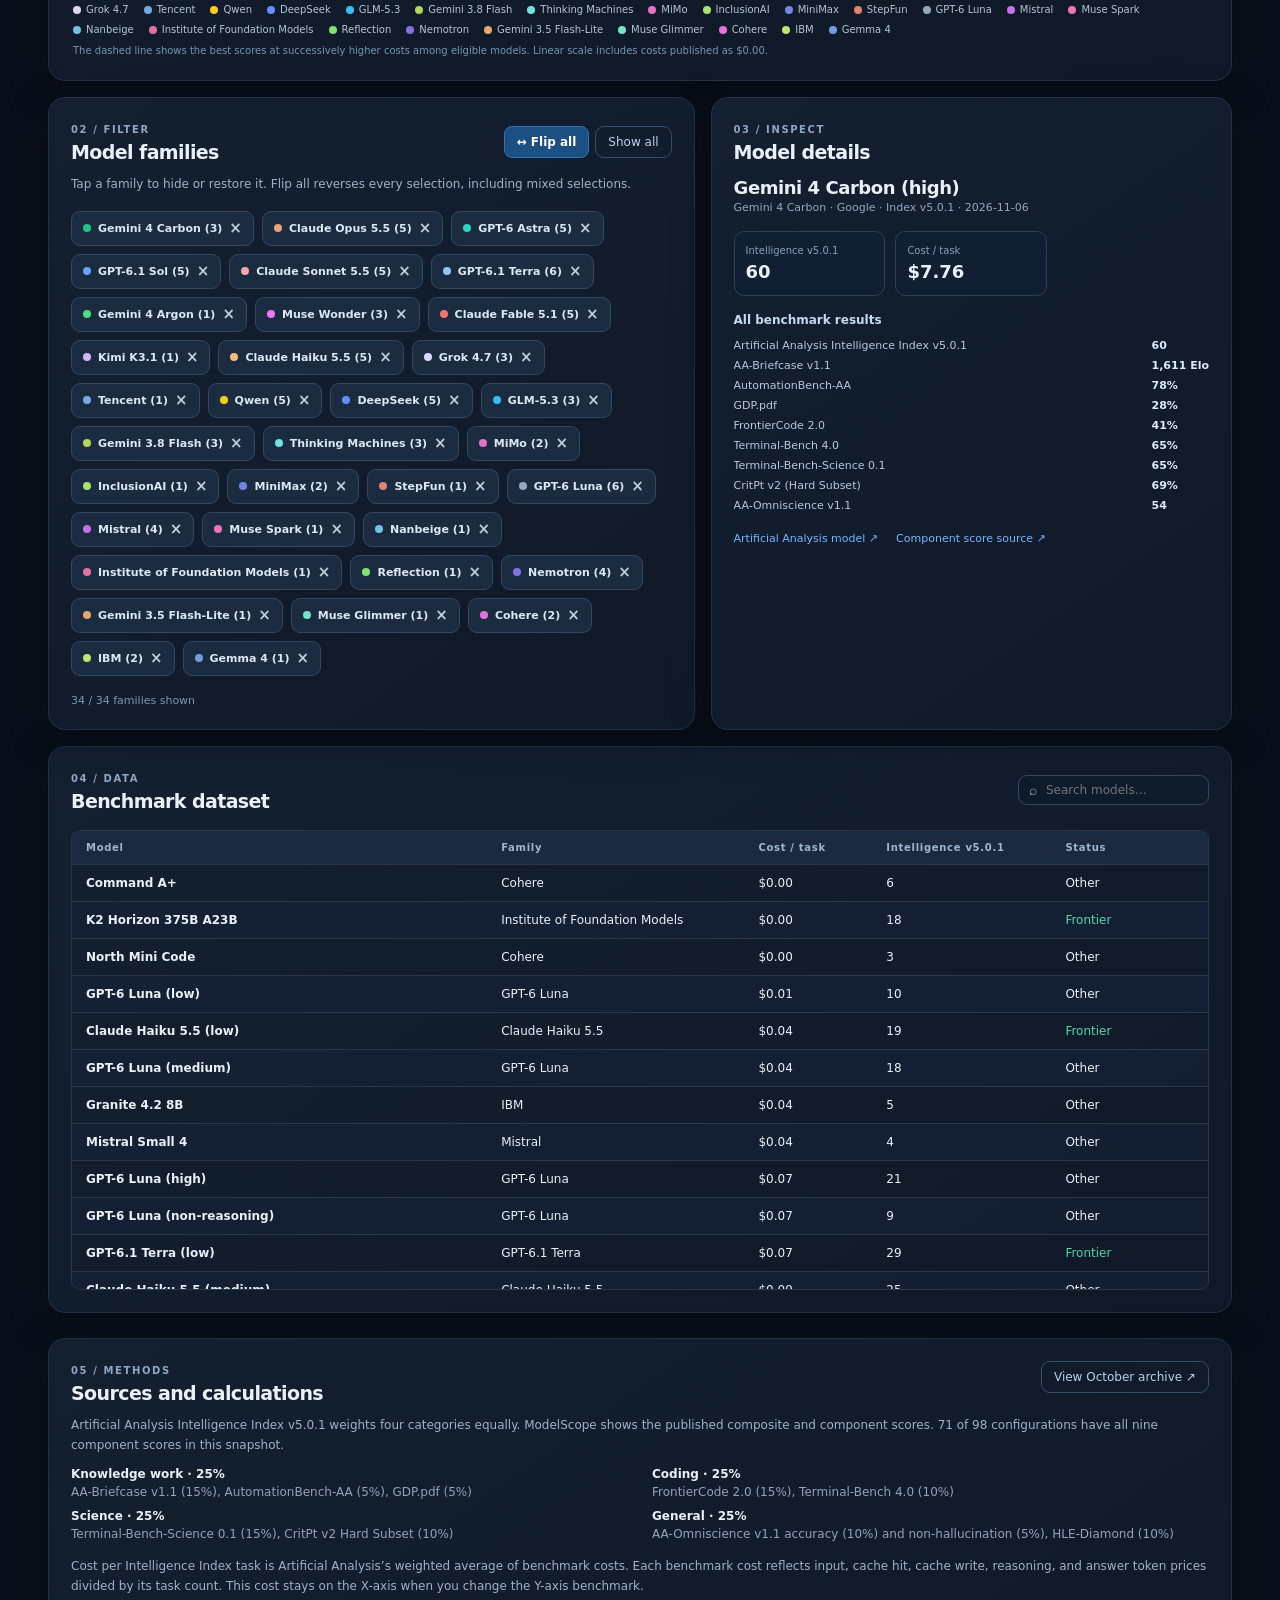
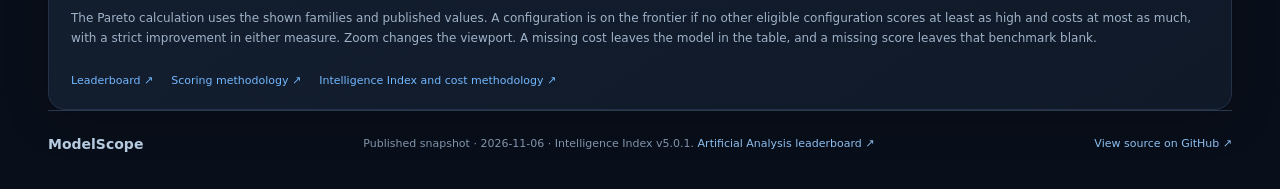
==== commit 1c5b623f: "Refresh ModelScope to Intelligence Index v5.0.1" ====
--- a/index.html
+++ b/index.html
@@ -4,42 +4,43 @@
 <meta charset="utf-8">
 <meta name="viewport" content="width=device-width,initial-scale=1,viewport-fit=cover">
 <meta name="theme-color" content="#0b1220">
-<meta name="description" content="Explore 50 AI model configurations across 11 benchmarks with adjustable cost axes, zoom, and Pareto frontiers.">
+<meta name="description" content="Compare current AI models on Artificial Analysis Intelligence Index v5.0.1, its component benchmarks, and cost per task.">
 <title>AI Benchmark Explorer — Intelligence vs Cost</title>
-<link rel="stylesheet" href="./style.css?v=20261021-buttons2">
-<script defer src="./data.js?v=20261028-terra-all6"></script>
-<script defer src="./updates.js"></script>
-<script defer src="./app.js?v=20261028-terra-all6"></script>
+<link rel="stylesheet" href="./style.css?v=20261106">
+<script defer src="./data.js?v=20261106"></script>
+<script defer src="./archive-data.js?v=20261028"></script>
+<script defer src="./updates.js?v=20261106"></script>
+<script defer src="./app.js?v=20261106"></script>
 </head>
 <body>
 <header class="site-header">
   <div class="shell header-inner">
     <a href="./" class="brand" aria-label="AI Benchmark Explorer home"><span class="brand-icon">◇</span><span>Model<span class="brand-accent">Scope</span></span></a>
-    <div class="header-right"><span class="snapshot-dot"></span><span>Benchmark snapshot</span><a class="header-link" href="https://artificialanalysis.ai/" target="_blank" rel="noopener noreferrer">Source ↗</a></div>
+    <div class="header-right"><span class="snapshot-dot"></span><span id="suite-status">Benchmark snapshot</span><a class="header-link" href="https://artificialanalysis.ai/leaderboards/models" target="_blank" rel="noopener noreferrer">Source ↗</a></div>
   </div>
 </header>
 <main class="shell">
   <section class="intro">
-    <div class="eyebrow">AI PERFORMANCE INTELLIGENCE <span class="eyebrow-line"></span> 50 MODEL CONFIGURATIONS · FULL TERRA FAMILY OCT 28, 2026</div>
+    <div class="eyebrow">AI PERFORMANCE INTELLIGENCE <span class="eyebrow-line"></span> <span id="snapshot-heading"></span></div>
     <div class="intro-head">
       <div><h1>Intelligence <span>vs.</span> cost</h1><p>Explore the frontier of AI performance. Compare reasoning, coding, knowledge work and more — with every benchmark on its own scale.</p></div>
-      <div class="data-tile"><span>Visible models</span><strong id="visible-count">50 <em>/ 50</em></strong><small id="visible-label">Across 14 families</small></div>
+      <div class="data-tile"><span>Visible models</span><strong id="visible-count">—</strong><small id="visible-label"></small></div>
     </div>
   </section>
   <section class="chatgpt-modes" aria-label="ChatGPT GPT-6 modes">
     <div class="modes-header">
       <div><span class="section-kicker">CHATGPT / GPT-6</span><h2>Instant, Medium &amp; High</h2></div>
-      <button id="focus-sol" type="button" class="pill-primary">View GPT-6 Sol benchmarks →</button>
+      <a href="?suite=v4&amp;focus=sol#benchmark-chart" class="pill-primary">View archived GPT-6 Sol benchmarks →</a>
     </div>
     <div class="mode-grid">
-      <div class="mode-card"><strong>Instant</strong><span>Fast everyday responses</span><small>Powered by GPT-6 Sol</small></div>
+      <div class="mode-card"><strong>Instant</strong><span>Fast everyday responses</span><small>GPT-6 Sol on eligible plans</small></div>
       <div class="mode-card"><strong>Medium</strong><span>Standard thinking</span><small>Powered by GPT-6 Sol</small></div>
       <div class="mode-card"><strong>High</strong><span>Extended thinking</span><small>Powered by GPT-6 Sol</small></div>
     </div>
-    <p class="modes-footnote">These are ChatGPT thinking settings, not separately benchmarked API configurations. Artificial Analysis tests GPT-6 Sol at API reasoning levels; those results cannot be assigned one-to-one to Instant, Medium, or High. No invented performance points are shown. <a href="https://help.openai.com/en/articles/20001354-gpt-6-and-other-models-in-chatgpt" target="_blank" rel="noopener noreferrer">OpenAI's model guide ↗</a></p>
+    <p class="modes-footnote">ChatGPT thinking presets and benchmarked API configurations use different settings. OpenAI lists GPT-5.6 Luna for Instant on Free and Go. <a href="https://help.openai.com/en/articles/20001354-gpt-6-and-other-models-in-chatgpt" target="_blank" rel="noopener noreferrer">OpenAI's model guide ↗</a></p>
   </section>
-  <section class="dashboard" aria-label="Model comparison chart">
-    <div class="section-title"><div><span class="section-kicker">01 / EXPLORE</span><h2>Benchmark performance</h2></div><button type="button" id="download-csv" class="subtle-button" title="Download currently visible model values as CSV">↓ Export CSV</button></div>
+  <section class="dashboard" id="benchmark-chart" aria-label="Model comparison chart">
+    <div class="section-title"><div><span class="section-kicker">01 / EXPLORE</span><h2>Benchmark performance</h2></div><button type="button" id="download-csv" class="subtle-button">↓ Export model CSV</button></div>
     <div class="metrics-header"><span class="control-label">Y-AXIS · BENCHMARK</span><span id="metric-context">Higher is better</span></div>
     <div class="metric-buttons" id="metric-buttons" role="group" aria-label="Select benchmark"></div>
     <div class="chart-toolbar">
@@ -59,18 +60,18 @@
       <div class="y-axis-note" id="y-axis-note">Y-axis begins at zero where scores are nonnegative.</div>
     </div>
     <div class="zoom-panel">
-      <div class="zoom-label"><div><span class="control-label">ZOOM</span><strong id="zoom-display">1×</strong></div><output id="range-display" for="zoom-range">$0 – $6.30 / task</output></div>
+      <div class="zoom-label"><div><span class="control-label">ZOOM</span><strong id="zoom-display">1×</strong></div><output id="range-display" for="zoom-range"></output></div>
       <input type="range" id="zoom-range" min="1" max="60" value="1" step="1" aria-label="Zoom level">
       <div class="zoom-actions"><span>1× <span class="muted">Full range</span></span><div class="zoom-buttons"><button type="button" data-zoom="1">Reset</button><button type="button" data-zoom="5">5×</button><button type="button" data-zoom="15">15×</button></div><span>60× <span class="muted">Maximum</span></span></div>
     </div>
-    <div class="chart-foot"><div class="legend" id="legend"></div><div class="foot-note">Dashed green line: Pareto-efficient among visible models for selected benchmark</div></div>
+    <div class="chart-foot"><div class="legend" id="legend"></div><div class="foot-note">The dashed line shows the best scores at successively higher costs among eligible models. <span id="cost-note"></span></div></div>
   </section>
   <section class="lower-grid">
     <div class="panel filters-panel">
       <div class="panel-title"><div><span class="section-kicker">02 / FILTER</span><h2>Model families</h2></div><div class="filter-actions"><button id="flip-all" type="button" class="pill-primary">↔ Flip all</button><button id="show-all" type="button" class="subtle-button">Show all</button></div></div>
       <p class="panel-intro">Tap a family to hide or restore it. Flip all reverses every selection, including mixed selections.</p>
       <div class="family-buttons" id="family-buttons"></div>
-      <div class="filter-summary" id="filter-summary">12 / 12 families shown</div>
+      <div class="filter-summary" id="filter-summary"></div>
     </div>
     <div class="panel detail-panel">
       <div class="panel-title"><div><span class="section-kicker">03 / INSPECT</span><h2>Model details</h2></div></div>
@@ -81,7 +82,23 @@
     <div class="panel-title"><div><span class="section-kicker">04 / DATA</span><h2>Benchmark dataset</h2></div><div class="table-tools"><label class="search"><span>⌕</span><input id="search" placeholder="Search models…" aria-label="Search models" autocomplete="off"></label></div></div>
     <div class="table-scroll"><table><thead><tr><th>Model</th><th>Family</th><th>Cost / task</th><th id="score-column">Intelligence</th><th>Status</th></tr></thead><tbody id="data-table"></tbody></table></div>
   </section>
-  <footer class="footer"><strong>ModelScope</strong><span><span id="data-status">Static benchmark snapshot; optional daily updates require setup.</span> Values are rounded. Source: <a href="https://artificialanalysis.ai/" target="_blank" rel="noopener noreferrer">Artificial Analysis ↗</a>. All calculations are client-side.</span><a href="https://github.com/mikesheer001-source/Repository-4" target="_blank" rel="noopener noreferrer">View source on GitHub ↗</a></footer>
+  <section class="panel methodology-panel" aria-label="Benchmark sources and calculations">
+    <div class="panel-title"><div><span class="section-kicker">05 / METHODS</span><h2>Sources and calculations</h2></div><a id="switch-suite" class="subtle-button" href="?suite=v4">View October archive ↗</a></div>
+    <div id="methodology-current">
+      <p class="panel-intro">Artificial Analysis Intelligence Index v5.0.1 weights four categories equally. ModelScope shows the published composite and component scores. <span id="benchmark-coverage"></span></p>
+      <ul class="methodology-weights">
+        <li><strong>Knowledge work · 25%</strong> AA-Briefcase v1.1 (15%), AutomationBench-AA (5%), GDP.pdf (5%)</li>
+        <li><strong>Coding · 25%</strong> FrontierCode 2.0 (15%), Terminal-Bench 4.0 (10%)</li>
+        <li><strong>Science · 25%</strong> Terminal-Bench-Science 0.1 (15%), CritPt v2 Hard Subset (10%)</li>
+        <li><strong>General · 25%</strong> AA-Omniscience v1.1 accuracy (10%) and non-hallucination (5%), HLE-Diamond (10%)</li>
+      </ul>
+      <p class="panel-intro">Cost per Intelligence Index task is Artificial Analysis’s weighted average of benchmark costs. Each benchmark cost reflects input, cache hit, cache write, reasoning, and answer token prices divided by its task count. This cost stays on the X-axis when you change the Y-axis benchmark.</p>
+      <p class="panel-intro">The Pareto calculation uses the shown families and published values. A configuration is on the frontier if no other eligible configuration scores at least as high and costs at most as much, with a strict improvement in either measure. Zoom changes the viewport. A missing cost leaves the model in the table, and a missing score leaves that benchmark blank.</p>
+      <div class="source-links"><a class="detail-link" href="https://artificialanalysis.ai/leaderboards/models" target="_blank" rel="noopener noreferrer">Leaderboard ↗</a><a class="detail-link" href="https://artificialanalysis.ai/methodology/intelligence-benchmarking" target="_blank" rel="noopener noreferrer">Scoring methodology ↗</a><a class="detail-link" href="https://artificialanalysis.ai/evaluations/artificial-analysis-intelligence-index" target="_blank" rel="noopener noreferrer">Intelligence Index and cost methodology ↗</a></div>
+    </div>
+    <p id="methodology-archive" class="panel-intro" hidden>Historical October 28 figures from the previous Intelligence Index v4.3.2 suite. Scores and task costs are comparable within this snapshot.</p>
+  </section>
+  <footer class="footer"><strong>ModelScope</strong><span><span id="data-status"></span> <a href="https://artificialanalysis.ai/leaderboards/models" target="_blank" rel="noopener noreferrer">Artificial Analysis leaderboard ↗</a></span><a href="https://github.com/mikesheer001-source/Repository-4" target="_blank" rel="noopener noreferrer">View source on GitHub ↗</a></footer>
 </main>
 </body>
-</html>+</html>
--- a/style.css
+++ b/style.css
@@ -53,3 +53,15 @@
  .chart-toolbar>.toolbar-unit{grid-column:1/-1}
 }
 @media(max-width:390px){.chart-toolbar{gap:8px}.cycle-button{padding:9px 10px;font-size:11px}}
+
+/* Source notes and keyboard-accessible model selection */
+.modes-header .pill-primary,.methodology-panel .subtle-button{text-decoration:none;display:inline-block}
+.source-links{display:flex;flex-wrap:wrap;gap:4px 18px;margin-top:10px}
+.methodology-panel{margin-top:18px}
+.methodology-panel .panel-title{align-items:flex-start;gap:10px;flex-wrap:wrap}
+.methodology-weights{display:grid;grid-template-columns:repeat(2,minmax(0,1fr));gap:10px 24px;margin:12px 0 16px;padding:0;list-style:none;font-size:12px;color:var(--muted)}
+.methodology-weights strong{display:block;color:var(--text);margin-bottom:4px}
+.table-model{border:0;background:none;color:inherit;font:inherit;text-align:left;padding:0;cursor:pointer}
+.table-model:focus-visible{outline:2px solid var(--blue);outline-offset:4px}
+#download-csv:disabled{opacity:.55;cursor:default}
+@media(max-width:600px){.methodology-weights{grid-template-columns:1fr}}
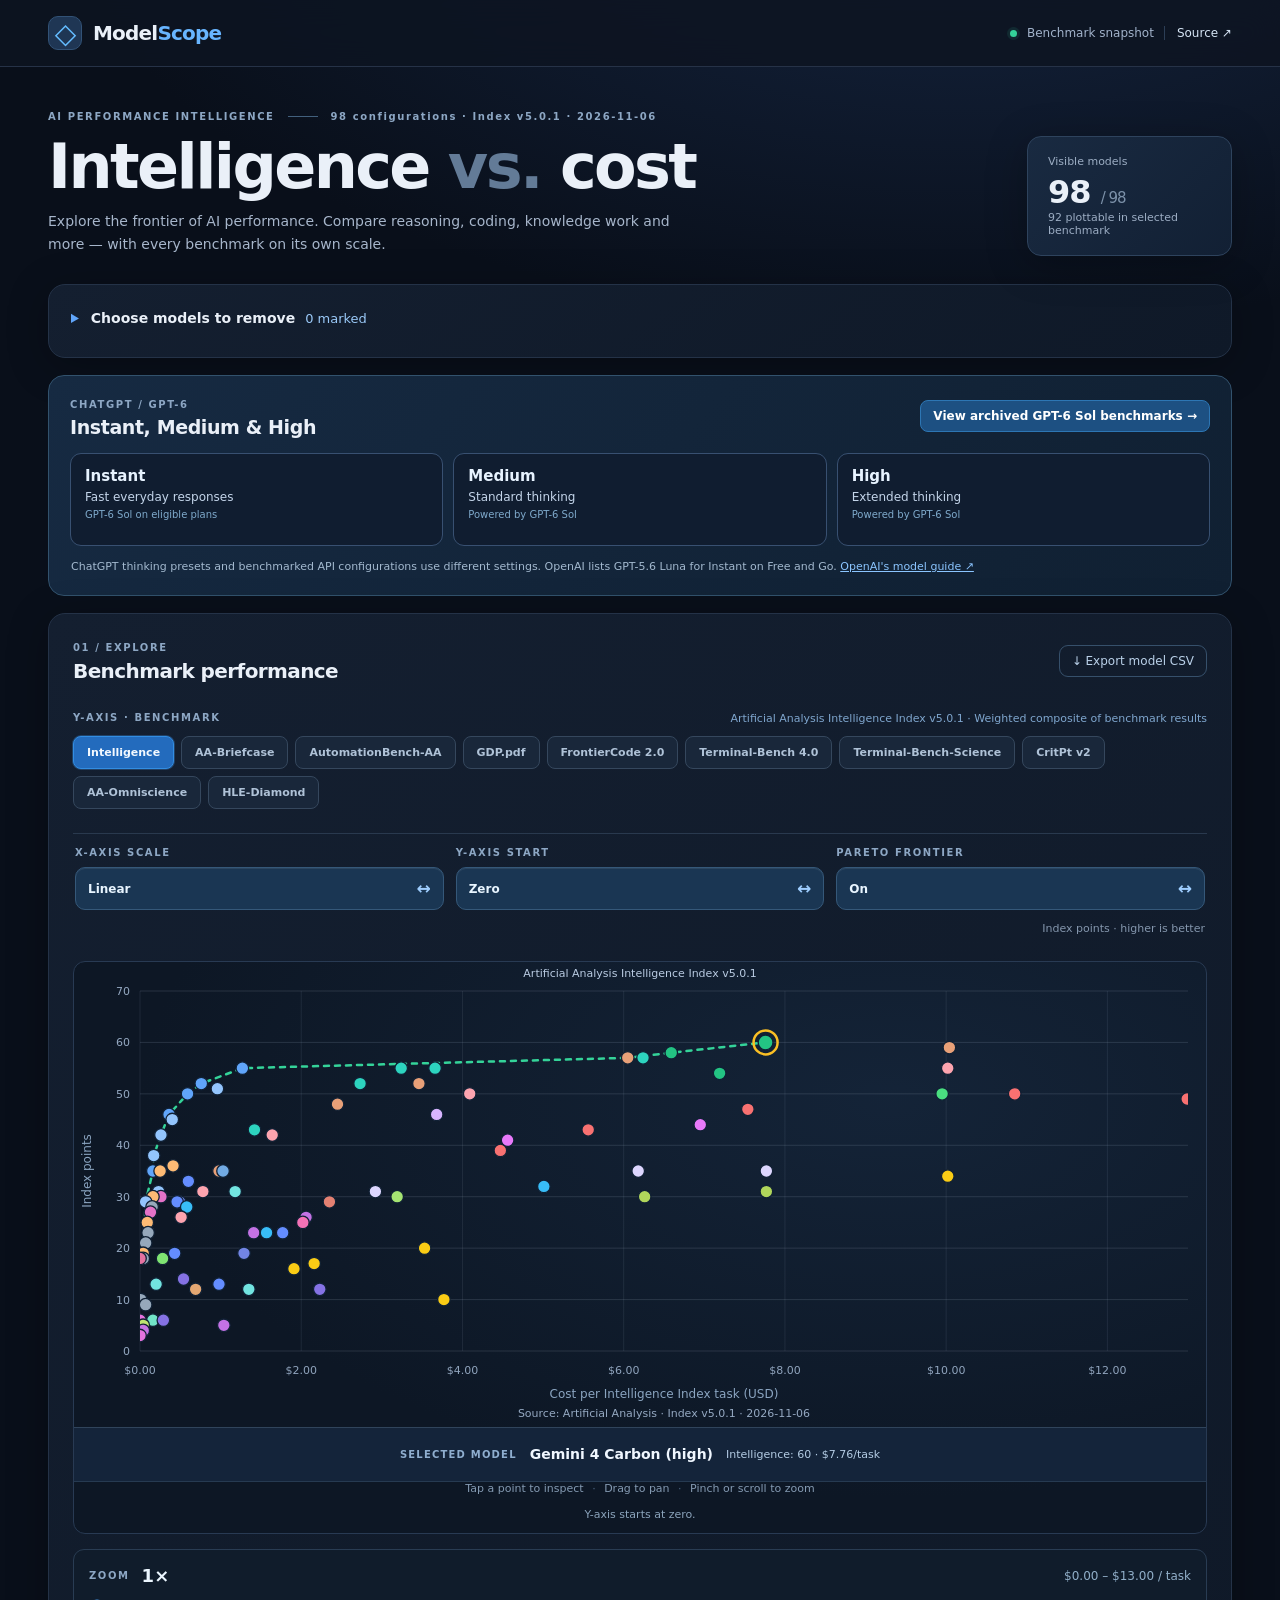
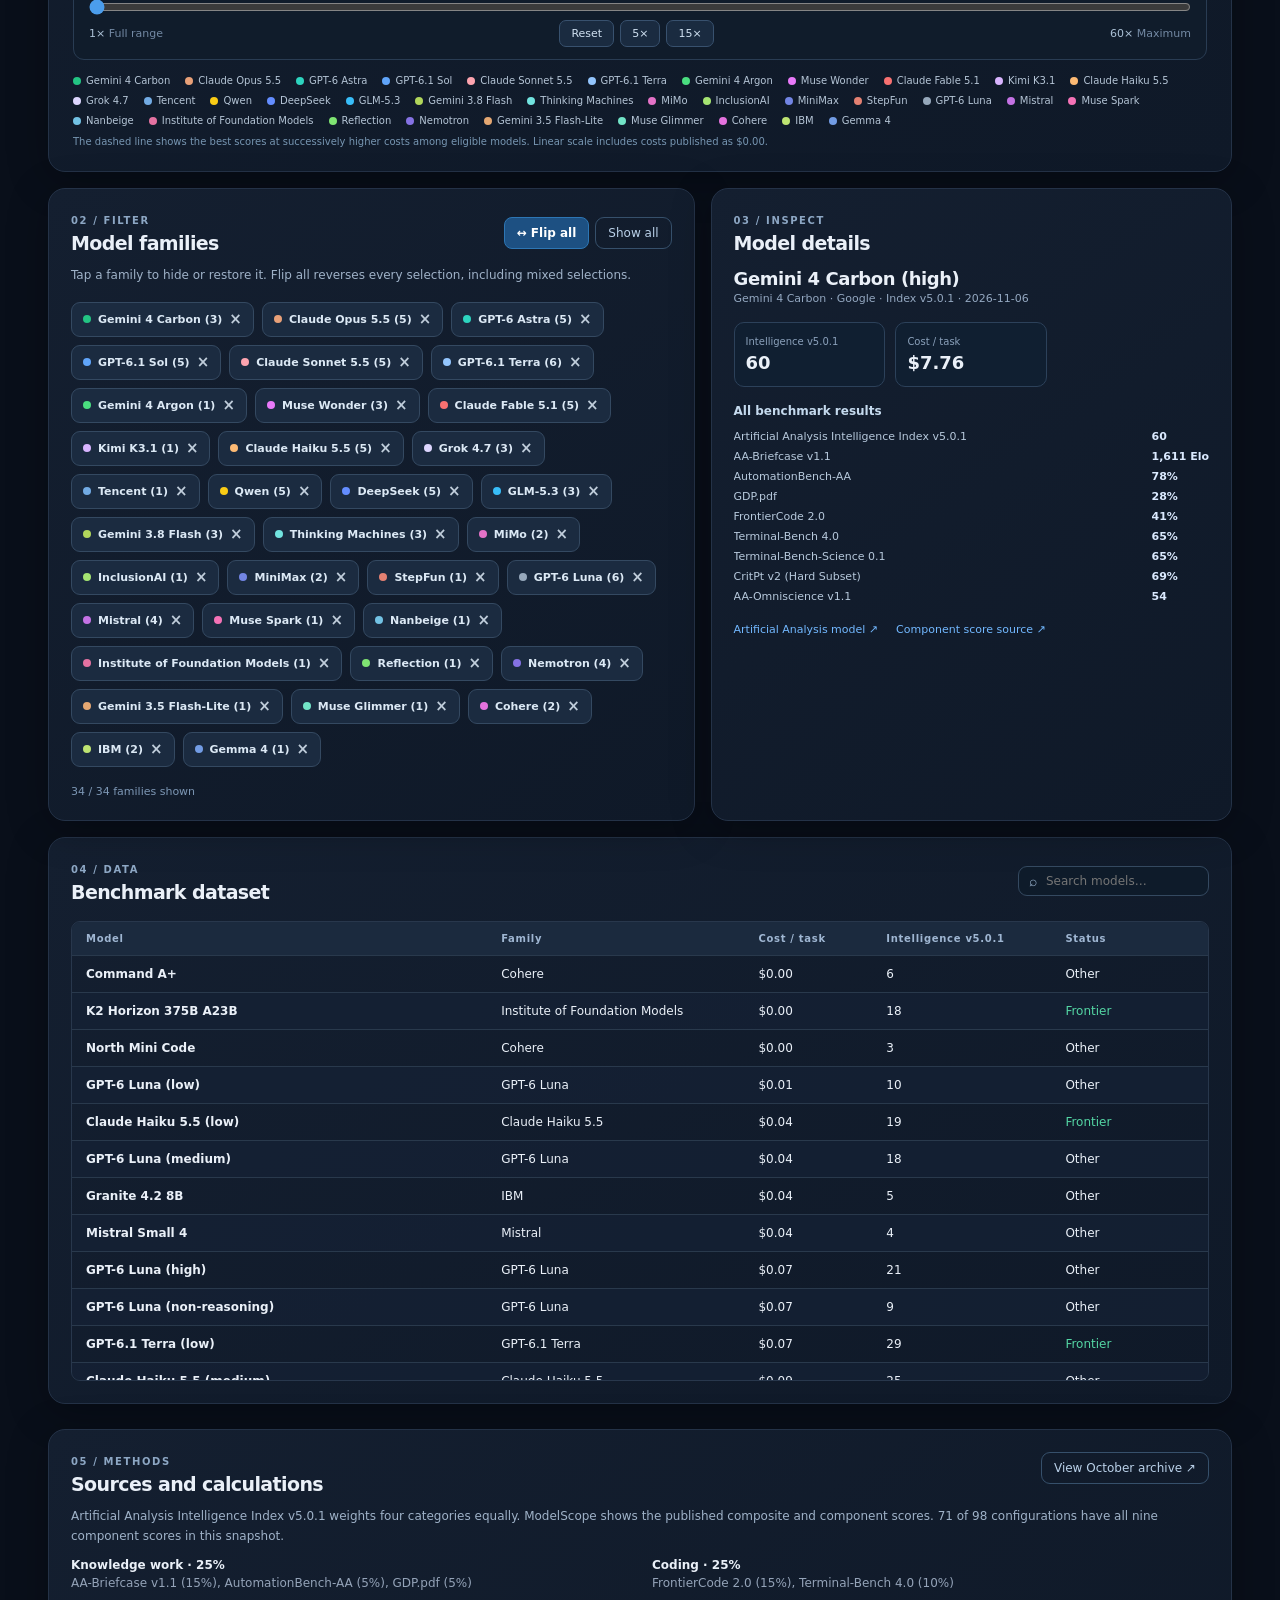
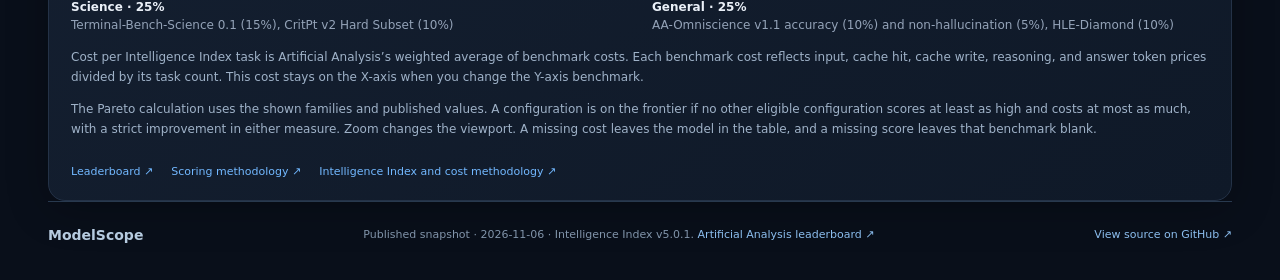
==== commit f1d064ab: "Add a model removal checklist with origin labels" ====
--- a/index.html
+++ b/index.html
@@ -6,11 +6,11 @@
 <meta name="theme-color" content="#0b1220">
 <meta name="description" content="Compare current AI models on Artificial Analysis Intelligence Index v5.0.1, its component benchmarks, and cost per task.">
 <title>AI Benchmark Explorer — Intelligence vs Cost</title>
-<link rel="stylesheet" href="./style.css?v=20261106">
+<link rel="stylesheet" href="./style.css?v=20261106-removal">
 <script defer src="./data.js?v=20261106"></script>
 <script defer src="./archive-data.js?v=20261028"></script>
 <script defer src="./updates.js?v=20261106"></script>
-<script defer src="./app.js?v=20261106"></script>
+<script defer src="./app.js?v=20261106-removal"></script>
 </head>
 <body>
 <header class="site-header">
@@ -27,6 +27,31 @@
       <div class="data-tile"><span>Visible models</span><strong id="visible-count">—</strong><small id="visible-label"></small></div>
     </div>
   </section>
+  <details class="panel removal-panel" id="model-removal" hidden>
+    <summary><strong>Choose models to remove</strong><span id="removal-count" role="status">0 marked</span></summary>
+    <p class="panel-intro">Check the configurations you want removed, then copy the list and paste it into the chat. Your selections are saved in this browser.</p>
+    <p class="panel-intro"><span id="removal-origin"></span> Each reasoning effort has its own entry. <a class="detail-link" href="https://artificialanalysis.ai/leaderboards/models" target="_blank" rel="noopener noreferrer">Artificial Analysis leaderboard ↗</a></p>
+    <div class="removal-controls">
+      <label class="search"><span aria-hidden="true">⌕</span><input id="removal-search" type="search" placeholder="Search models or developers" aria-label="Search models or developers" autocomplete="off"></label>
+      <select id="removal-filter" aria-label="Filter models by origin or selection">
+        <option value="all">All configurations</option>
+        <option value="added">Added since October</option>
+        <option value="previous">In the October list</option>
+        <option value="marked">Marked for removal</option>
+      </select>
+    </div>
+    <p class="filter-summary removal-results" id="removal-results"></p>
+    <div class="removal-list" id="removal-list" role="region" aria-label="Model removal checkboxes" tabindex="0"></div>
+    <div class="removal-actions">
+      <button class="pill-primary" type="button" id="removal-copy" disabled>Copy removal list</button>
+      <button class="subtle-button" type="button" id="removal-clear" disabled>Clear selection</button>
+      <span class="filter-summary" id="removal-status" role="status"></span>
+    </div>
+    <div class="removal-copy-area" id="removal-copy-area" hidden>
+      <label for="removal-text">Selected models</label>
+      <textarea id="removal-text" rows="4" readonly></textarea>
+    </div>
+  </details>
   <section class="chatgpt-modes" aria-label="ChatGPT GPT-6 modes">
     <div class="modes-header">
       <div><span class="section-kicker">CHATGPT / GPT-6</span><h2>Instant, Medium &amp; High</h2></div>
--- a/style.css
+++ b/style.css
@@ -65,3 +65,32 @@
 .table-model:focus-visible{outline:2px solid var(--blue);outline-offset:4px}
 #download-csv:disabled{opacity:.55;cursor:default}
 @media(max-width:600px){.methodology-weights{grid-template-columns:1fr}}
+
+.removal-panel{margin-bottom:17px;scroll-margin-top:12px}
+.removal-panel summary{cursor:pointer;min-height:28px;padding:3px 0}
+.removal-panel summary::marker{color:var(--blue)}
+.removal-panel summary strong{margin-left:5px}
+#removal-count{margin-left:10px;color:#9ac9f8;font-size:13px;white-space:nowrap}
+.removal-panel[open] summary{border-bottom:1px solid var(--border);padding-bottom:12px}
+.removal-controls{display:grid;grid-template-columns:minmax(0,1fr) auto;gap:8px;margin-top:12px}
+.removal-controls .search input{width:100%;max-width:none;min-width:0;font-size:16px}
+.removal-controls select,.removal-copy-area textarea{min-height:40px;min-width:0;padding:7px 10px;background:#0e1b2a;color:var(--text);border:1px solid #344960;border-radius:9px;font:inherit;font-size:16px}
+.removal-results{margin:7px 0}
+.removal-list{max-height:min(48vh,440px);overflow:auto;border:1px solid var(--border);border-radius:9px;background:#0e1b2a;padding:6px 12px}
+.removal-group{min-width:0;margin:8px 0 12px;padding:0;border:0}
+.removal-group legend{padding:2px 0 6px;color:#a8c9ed;font-weight:700;font-size:13px}
+.removal-row{display:grid;grid-template-columns:minmax(0,1fr) auto;align-items:center;gap:8px;border-top:1px solid var(--border)}
+.removal-row label{display:flex;align-items:center;gap:10px;min-height:44px;padding:6px 0;cursor:pointer}
+.removal-row label strong,.removal-row label small{display:block;overflow-wrap:anywhere}
+.removal-row label strong{font-size:13px}
+.removal-row label small{color:var(--muted);font-size:11px;margin-top:2px}
+.removal-row label .removal-added{color:#95cafa}
+.removal-row input{flex:none;width:19px;height:19px;margin:0;accent-color:var(--blue)}
+.removal-row a{padding:12px 0;color:#9ac9f8;font-size:12px;white-space:nowrap}
+.removal-actions{display:flex;align-items:center;gap:8px;flex-wrap:wrap;margin-top:10px}
+.removal-actions button{min-height:40px}
+.removal-actions button:disabled{opacity:.5;cursor:default}
+.removal-empty,.removal-copy-area label{color:var(--muted);font-size:13px}
+.removal-copy-area{margin-top:10px}
+.removal-copy-area textarea{display:block;width:100%;margin-top:4px;resize:vertical}
+@media(max-width:550px){.removal-controls{grid-template-columns:minmax(0,1fr)}}
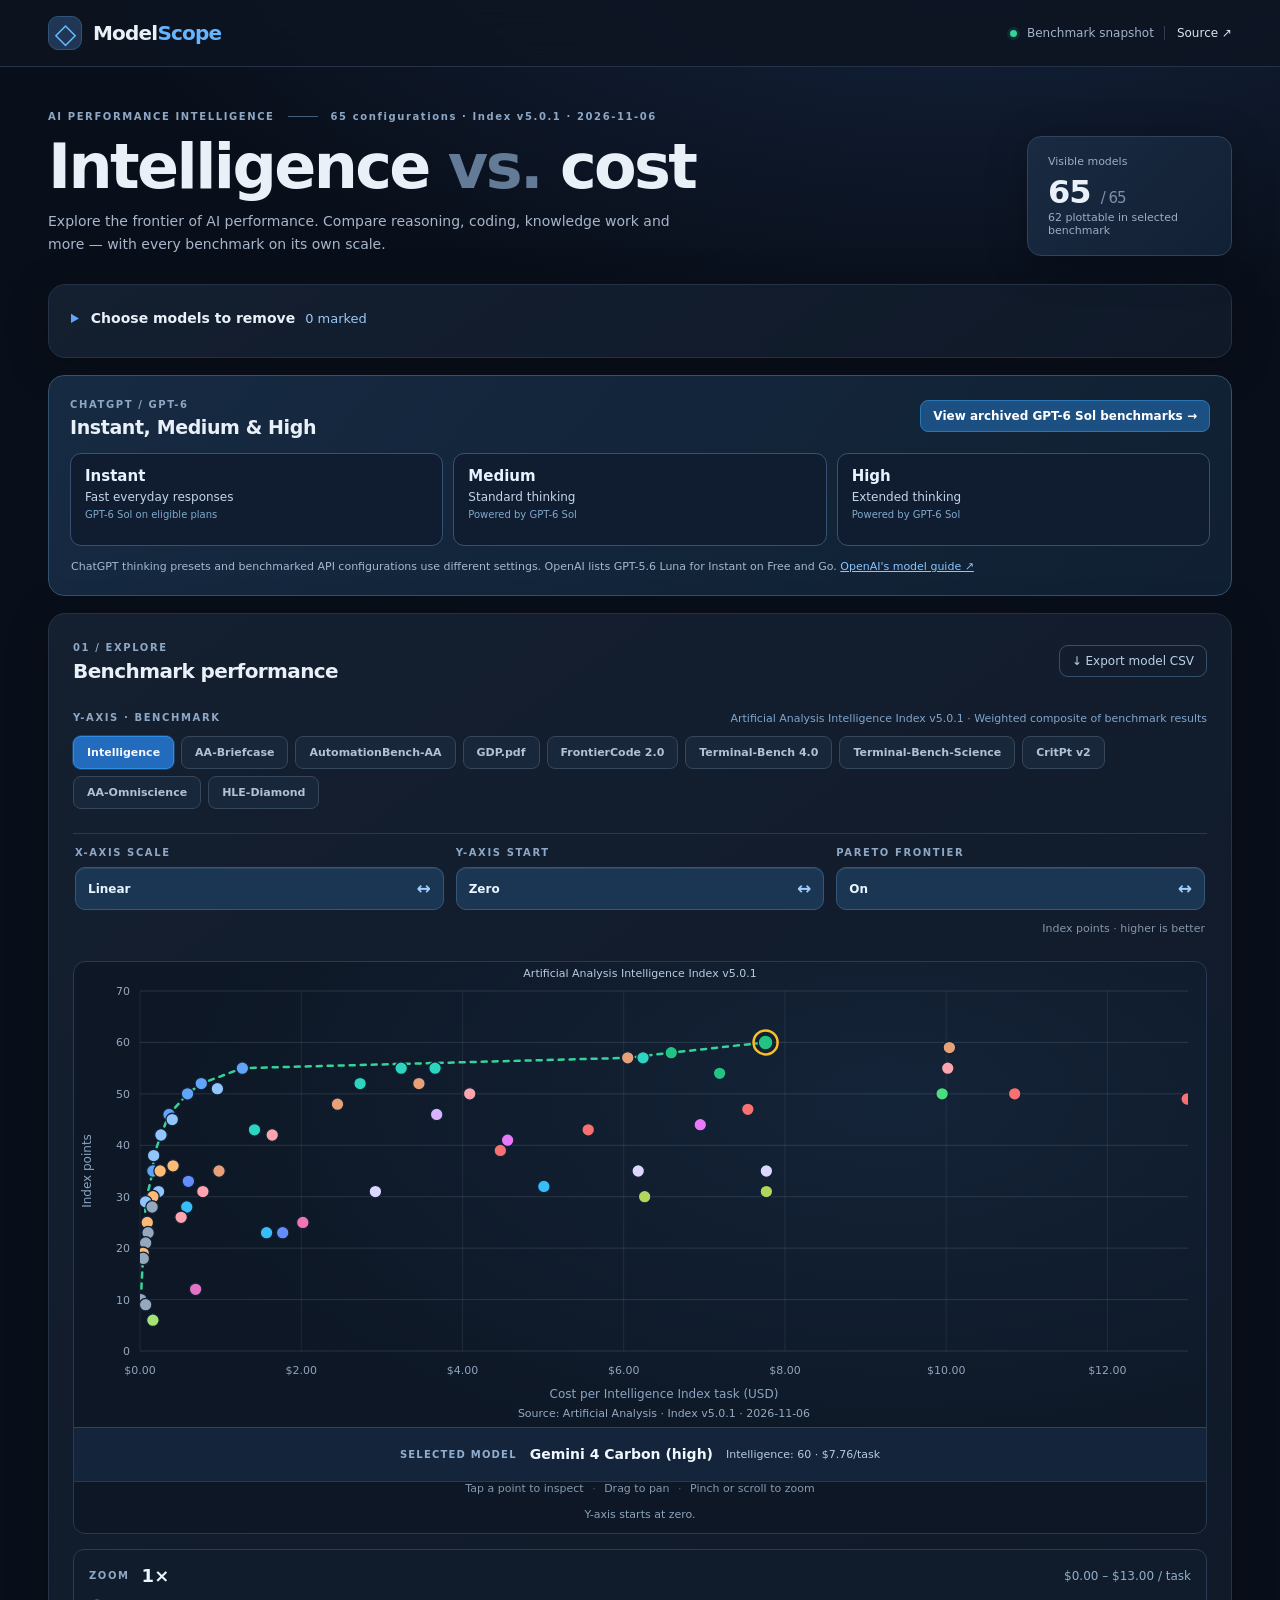
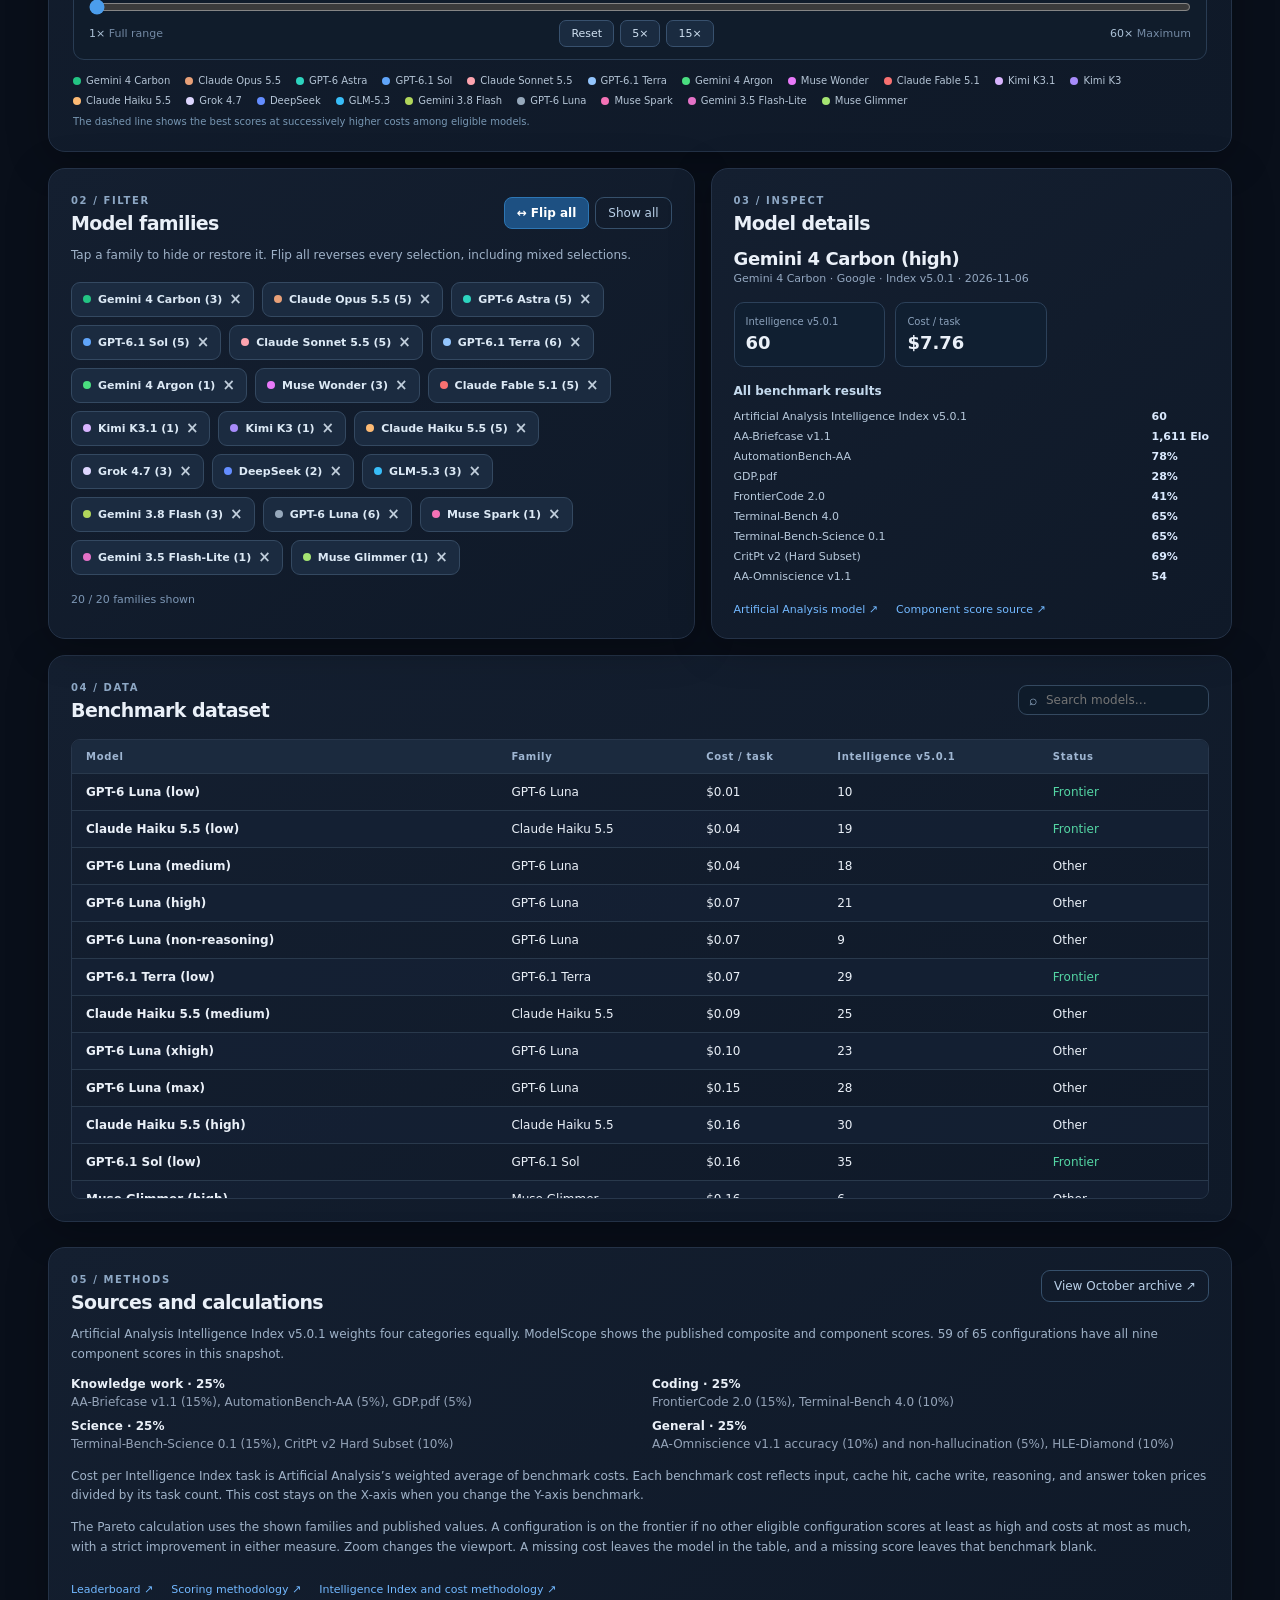
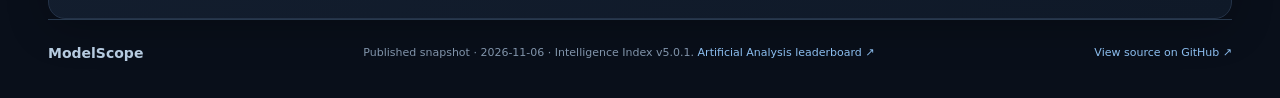
==== commit 3f0a50e5: "Curate the live benchmark model list" ====
--- a/index.html
+++ b/index.html
@@ -7,7 +7,7 @@
 <meta name="description" content="Compare current AI models on Artificial Analysis Intelligence Index v5.0.1, its component benchmarks, and cost per task.">
 <title>AI Benchmark Explorer — Intelligence vs Cost</title>
 <link rel="stylesheet" href="./style.css?v=20261106-removal">
-<script defer src="./data.js?v=20261106"></script>
+<script defer src="./data.js?v=20261106-curated"></script>
 <script defer src="./archive-data.js?v=20261028"></script>
 <script defer src="./updates.js?v=20261106"></script>
 <script defer src="./app.js?v=20261106-removal"></script>
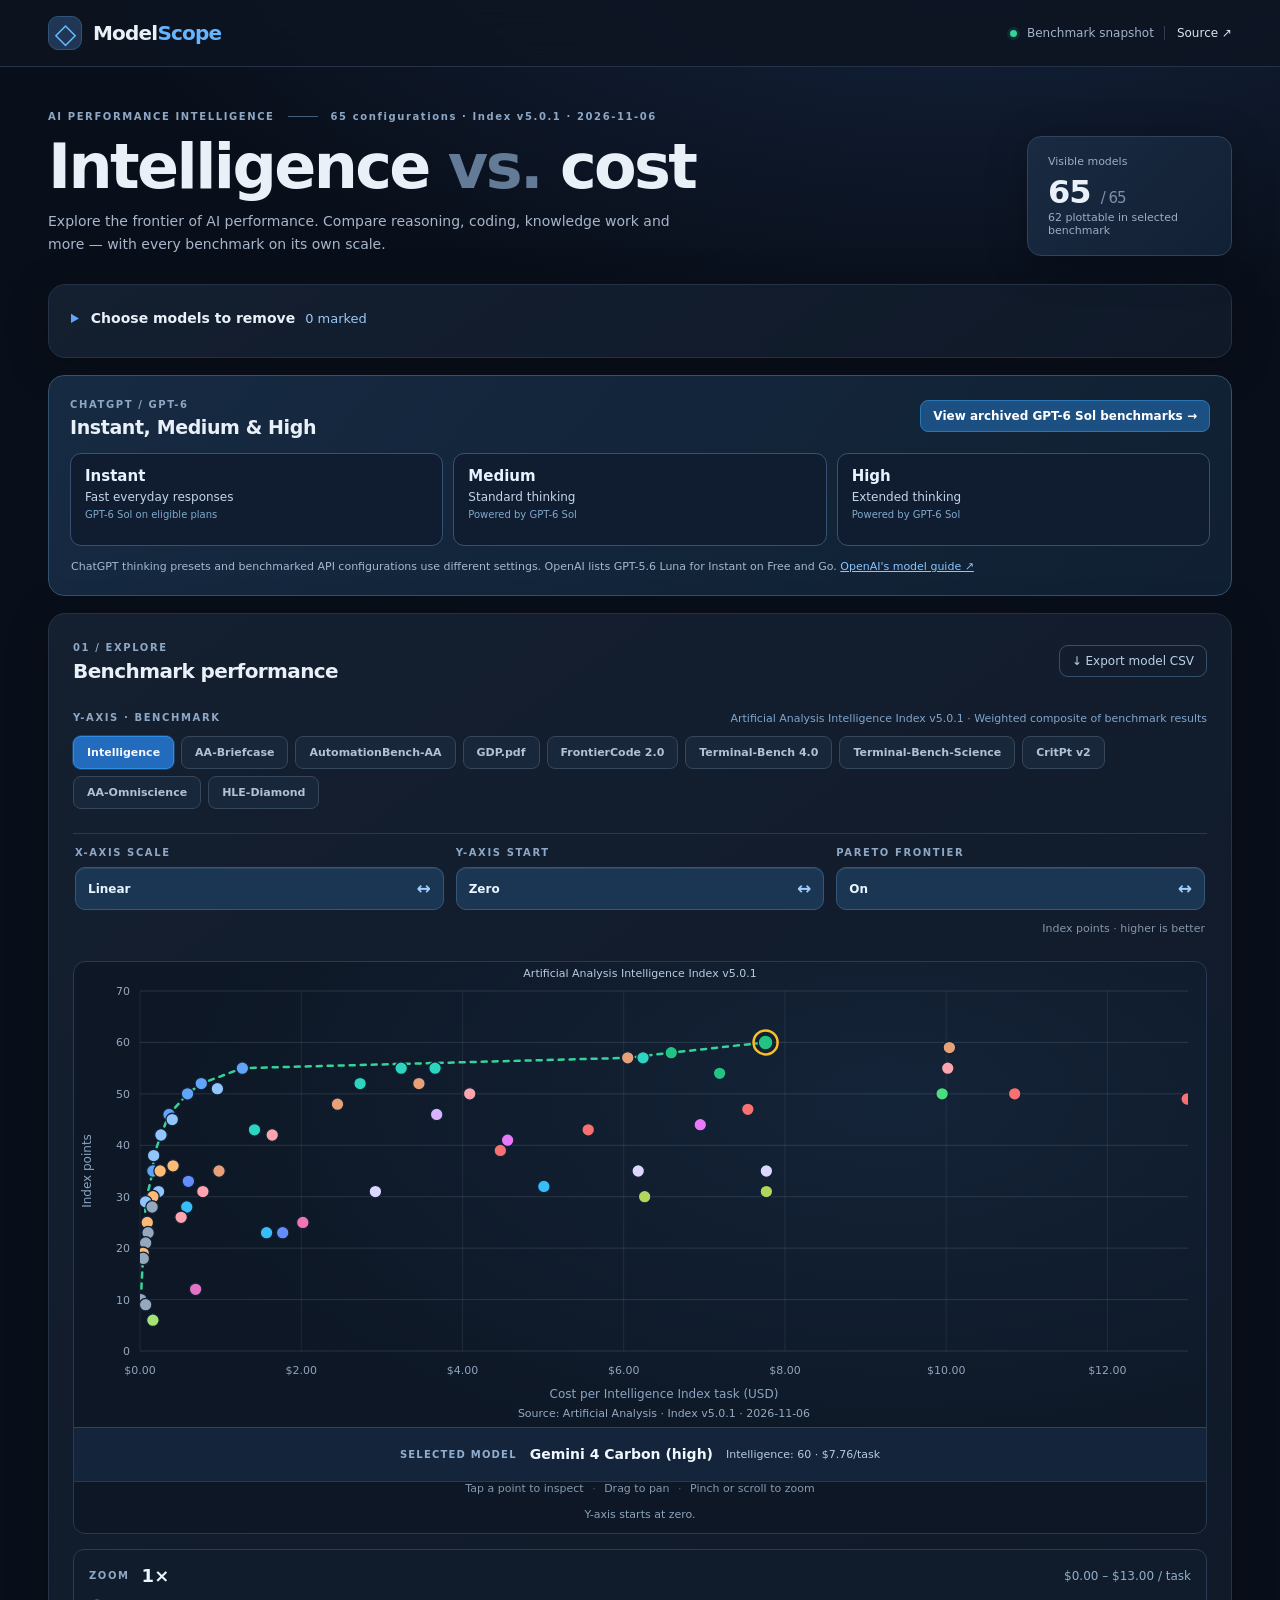
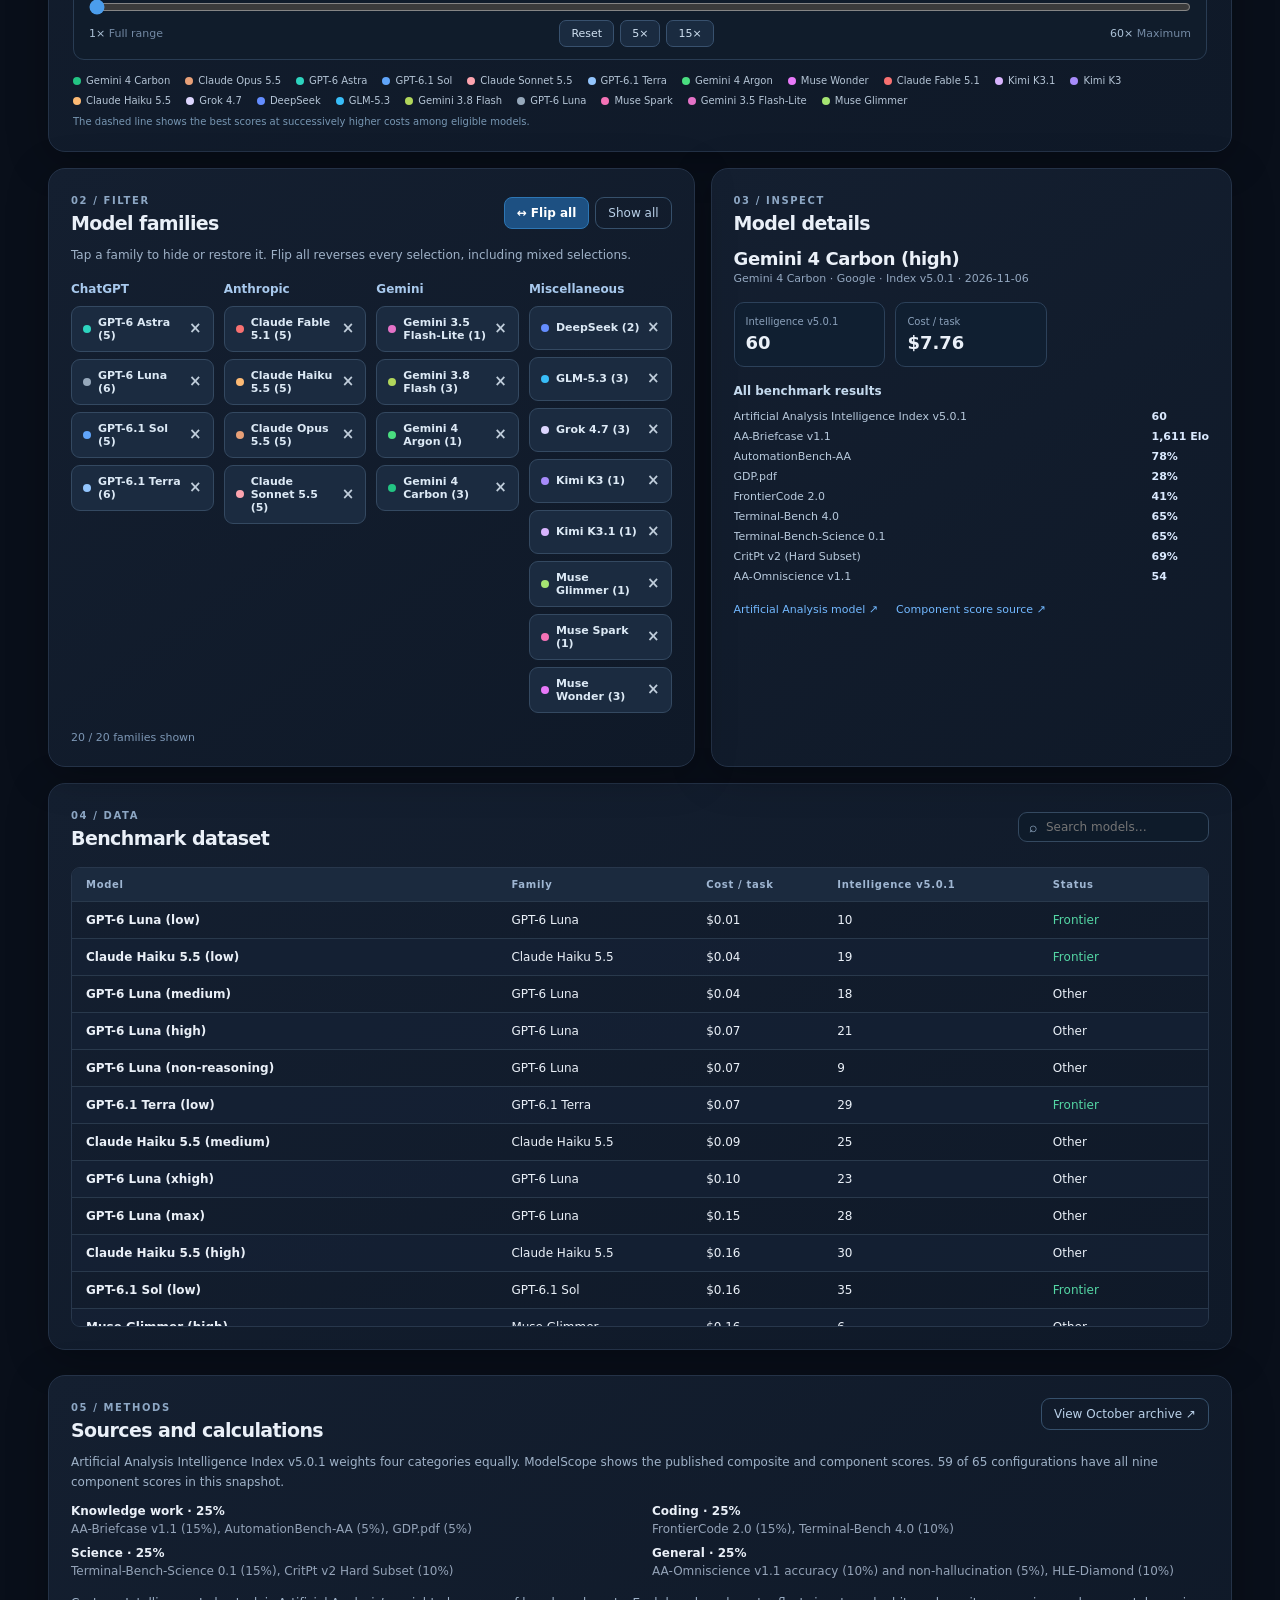
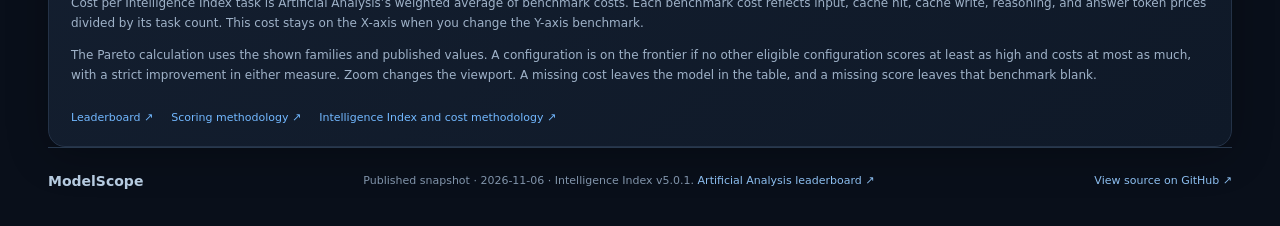
==== commit c88048bd: "Group model family buttons by developer" ====
--- a/index.html
+++ b/index.html
@@ -6,11 +6,11 @@
 <meta name="theme-color" content="#0b1220">
 <meta name="description" content="Compare current AI models on Artificial Analysis Intelligence Index v5.0.1, its component benchmarks, and cost per task.">
 <title>AI Benchmark Explorer — Intelligence vs Cost</title>
-<link rel="stylesheet" href="./style.css?v=20261106-removal">
+<link rel="stylesheet" href="./style.css?v=20261106-columns">
 <script defer src="./data.js?v=20261106-curated"></script>
 <script defer src="./archive-data.js?v=20261028"></script>
 <script defer src="./updates.js?v=20261106"></script>
-<script defer src="./app.js?v=20261106-removal"></script>
+<script defer src="./app.js?v=20261106-columns"></script>
 </head>
 <body>
 <header class="site-header">
--- a/style.css
+++ b/style.css
@@ -1,4 +1,4 @@
-:root{color-scheme:dark;--bg:#090f1a;--panel:#111b2b;--panel2:#152134;--border:#243247;--text:#eaf0f8;--muted:#94a3b8;--blue:#60a5fa;--green:#34d399;--shadow:0 8px 40px #0004}*{box-sizing:border-box}html{scroll-behavior:smooth}body{margin:0;background:radial-gradient(ellipse 900px 450px at 75% -120px,#1b3054aa,transparent),var(--bg);font-family:Inter,ui-sans-serif,system-ui,-apple-system,BlinkMacSystemFont,"Segoe UI",sans-serif;color:var(--text);font-size:14px;-webkit-font-smoothing:antialiased}button,input{font:inherit}button{cursor:pointer}button:focus-visible,input:focus-visible,a:focus-visible{outline:2px solid #67b7ff;outline-offset:3px}a{color:inherit}.shell{max-width:1240px;margin:auto;padding:0 28px}.site-header{border-bottom:1px solid #263247;background:#0d1522d9;backdrop-filter:blur(15px)}.header-inner{height:66px;display:flex;align-items:center;justify-content:space-between}.brand{font-size:20px;font-weight:800;letter-spacing:-.8px;text-decoration:none;display:flex;align-items:center;gap:11px}.brand-icon{background:#1f3654;color:#64bcff;width:34px;height:34px;display:grid;place-items:center;border:1px solid #325276;border-radius:10px;font-size:28px}.brand-accent{color:#68b5ff}.header-right{display:flex;align-items:center;gap:10px;color:#a2b3cb;font-size:12px}.snapshot-dot{width:7px;height:7px;border-radius:50%;background:var(--green);box-shadow:0 0 0 3px #34d3991c}.header-link{padding-left:12px;border-left:1px solid #2c3e56;text-decoration:none;color:#d6e5f5}.intro{padding:44px 0 28px}.eyebrow,.section-kicker,.control-label{font-size:10px;letter-spacing:1.6px;font-weight:750;color:#8da7c4}.eyebrow{display:flex;align-items:center;gap:13px}.eyebrow-line{display:inline-block;height:1px;width:30px;background:#42607d}.intro-head{display:flex;gap:25px;justify-content:space-between;align-items:end}.intro h1{font-size:clamp(36px,5.2vw,62px);font-weight:820;letter-spacing:-2.6px;margin:12px 0 10px;line-height:1.06}.intro h1 span{color:#637b97}.intro p{font-size:14px;color:#a7b6cb;line-height:1.65;max-width:650px;margin:0}.data-tile{flex:0 0 205px;padding:18px 20px;border:1px solid #2e435d;background:linear-gradient(135deg,#192a41,#122034);border-radius:14px;box-shadow:var(--shadow)}.data-tile>span,.data-tile small{font-size:11px;color:#9cadc3;display:block}.data-tile strong{font-size:32px;letter-spacing:-1px;display:block;margin:8px 0 3px;line-height:1}.data-tile em{font-size:15px;color:#7c91a9;font-style:normal;font-weight:500}.dashboard,.panel{background:linear-gradient(145deg,#141f30,#0f1928);border:1px solid var(--border);border-radius:17px;box-shadow:var(--shadow)}.dashboard{padding:24px}.section-title,.panel-title{display:flex;align-items:center;justify-content:space-between;gap:12px}.section-title h2,.panel-title h2{font-size:20px;letter-spacing:-.6px;margin:5px 0 0}.subtle-button{background:transparent;border:1px solid #36506b;color:#bad1e9;border-radius:9px;padding:8px 12px;font-size:12px;white-space:nowrap}.subtle-button:hover,.zoom-buttons button:hover{background:#20354f}.metrics-header{display:flex;justify-content:space-between;margin-top:29px;margin-bottom:11px;gap:10px}.metrics-header>span:last-child{font-size:11px;color:#7fa6ce}.metric-buttons{display:flex;flex-wrap:wrap;gap:7px}.metric-button{border:1px solid #35475d;border-radius:8px;padding:9px 13px;color:#afc2d7;background:#19273a;font-size:11px;font-weight:700;transition:background .1s,transform .1s}.metric-button:hover{background:#273c56}.metric-button.active{color:#f3f9ff;background:#236bbd;border-color:#328de2;box-shadow:0 0 0 1px #3d88d855}.chart-toolbar{margin:24px 0 11px;padding:13px 2px;border-top:1px solid #29394e;display:flex;align-items:center;justify-content:space-between;gap:16px;flex-wrap:wrap}.toolbar-group{display:flex;align-items:center;gap:13px}.segmented{display:flex;padding:3px;background:#0c1726;border:1px solid #304158;border-radius:10px}.segmented button{padding:7px 12px;border:0;background:transparent;color:#9bb0c6;border-radius:7px;font-size:12px}.segmented button.active{background:#294362;color:#eaf5ff}.toggle-label{display:flex;align-items:center;gap:9px;font-size:12px;color:#b7c9dd;cursor:pointer}.toggle-label input{position:absolute;opacity:0}.toggle-track{display:inline-block;width:33px;height:19px;border-radius:20px;background:#405167;position:relative;transition:background .2s}.toggle-track:after{content:"";width:13px;height:13px;border-radius:50%;background:#dfe9f4;position:absolute;top:3px;left:3px;transition:transform .2s}.toggle-label input:checked+.toggle-track{background:#047857}.toggle-label input:checked+.toggle-track:after{transform:translateX(14px)}.toggle-label input:focus-visible+.toggle-track{outline:2px solid #67b7ff;outline-offset:3px}.toolbar-unit{color:#8496ad;font-size:11px}.plot-wrap{border:1px solid #283a53;border-radius:12px;background:radial-gradient(ellipse at 72% 24%,#172940b0,transparent 65%),#0d1725;overflow:hidden}.plot-wrap svg{display:block;width:100%;height:465px;touch-action:none;user-select:none;cursor:grab}.plot-wrap svg:active{cursor:grabbing}.plot-instructions{text-align:center;font-size:11px;padding:0 6px 13px;color:#849ab2}.plot-instructions span{margin:0 5px;color:#4b637e}.zoom-panel{margin-top:15px;padding:15px 15px 12px;border:1px solid #293c53;border-radius:11px;background:#101c2b}.zoom-label{display:flex;align-items:center;justify-content:space-between;gap:12px}.zoom-label>div{display:flex;gap:12px;align-items:center}.zoom-label strong{color:#ecf6ff;font-size:18px;font-variant-numeric:tabular-nums}.zoom-label output{color:#91afc9;font-size:12px;font-variant-numeric:tabular-nums}input[type=range]{width:100%;accent-color:#4b9dec;cursor:pointer;margin:13px 0 5px}.zoom-actions{display:flex;align-items:center;justify-content:space-between;gap:8px;font-size:11px;color:#acc2d7}.muted{color:#7389a4}.zoom-buttons{display:flex;gap:6px}.zoom-buttons button{border:1px solid #38516e;background:#1a2b40;color:#cfe0f0;font-size:11px;border-radius:7px;padding:6px 11px}.chart-foot{display:flex;justify-content:space-between;align-items:center;gap:10px;margin-top:15px;flex-wrap:wrap}.legend{display:flex;gap:9px 15px;flex-wrap:wrap}.legend span{display:inline-flex;align-items:center;gap:5px;color:#b5c5d6;font-size:10px}.legend i{height:8px;width:8px;border-radius:50%;display:inline-block}.foot-note{font-size:10px;color:#7796b2}.lower-grid{display:grid;grid-template-columns:1.24fr 1fr;gap:16px;margin-top:16px}.panel{padding:22px}.panel-title h2{font-size:19px}.panel-intro{font-size:12px;color:#9fb2c8;line-height:1.65}.filter-actions{display:flex;gap:6px;flex-wrap:wrap}.pill-primary{background:#1d5082;border:1px solid #2d76b4;border-radius:8px;color:white;padding:8px 12px;font-size:12px;font-weight:700}.pill-primary:hover{background:#296497}.family-buttons{display:flex;flex-wrap:wrap;gap:8px;margin-top:16px}.family-button{display:inline-flex;align-items:center;gap:7px;background:#1b2b40;color:#dce9f5;border:1px solid #344961;padding:9px 11px;border-radius:9px;font-size:11px;font-weight:650;transition:opacity .1s,background .1s}.family-button:hover{background:#294262}.family-button.hidden{color:#8192a5;opacity:.73;border-style:dashed;background:#111d2d}.family-button .family-dot{width:8px;height:8px;border-radius:50%}.family-button .family-x{font-size:15px;opacity:.85;line-height:1}.filter-summary{color:#7d97b5;font-size:11px;margin-top:18px}.detail-panel{min-height:275px}.model-name{font-size:18px;font-weight:750;letter-spacing:-.45px;margin:14px 0 3px}.model-sub{color:#94a8c1;font-size:11px}.stat-row{display:grid;grid-template-columns:repeat(3,minmax(0,1fr));gap:10px;margin:17px 0}.stat-box{padding:13px 11px;background:#101f31;border:1px solid #2c415a;border-radius:10px}.stat-box small{display:block;color:#8ba1bb;font-size:10px;white-space:nowrap}.stat-box strong{font-size:18px;font-variant-numeric:tabular-nums;margin-top:5px;display:block}.detail-values{display:grid;grid-template-columns:1fr auto;gap:7px 10px;font-size:11px;color:#b7c9dc;max-height:170px;overflow:auto}.detail-values strong{color:#dbeaff;font-variant-numeric:tabular-nums}.detail-link{font-size:11px;color:#72b8ff;text-decoration:none;display:block;margin-top:13px}.table-panel{margin:16px 0 25px}.table-tools{display:flex;gap:8px}.search{display:flex;align-items:center;gap:7px;background:#0e1b2a;border:1px solid #344960;border-radius:9px;padding:6px 10px;color:#9fb9d5}.search input{border:0;outline:0;background:transparent;color:white;max-width:160px;font-size:12px}.table-scroll{overflow:auto;margin-top:18px;max-height:460px;border:1px solid #28374c;border-radius:9px}table{width:100%;border-collapse:collapse;white-space:nowrap;text-align:left;font-size:12px}th,td{padding:11px 14px;border-bottom:1px solid #29394c}th{position:sticky;top:0;background:#1b2a3e;color:#9fb6d2;font-size:10px;letter-spacing:.7px;z-index:2}tbody tr{cursor:pointer}tbody tr:nth-child(even){background:#152237a0}tbody tr:hover{background:#263b56}tbody tr.selected{background:#204269}td:first-child{font-weight:600}td:nth-child(3),td:nth-child(4){font-variant-numeric:tabular-nums}.status-yes{color:#54d6a4}.status-no{color:#8194a9}.footer{display:flex;gap:20px;justify-content:space-between;align-items:center;border-top:1px solid #28394e;padding:22px 0 34px;color:#8194aa;font-size:11px;line-height:1.6}.footer strong{color:#b6cbe0;font-size:14px}.footer a{color:#8cbeef;text-decoration:none}@media(max-width:850px){.lower-grid{grid-template-columns:1fr}.chart-foot{display:block}.foot-note{margin-top:9px}}@media(max-width:600px){.shell{padding:0 13px}.header-inner{height:56px}.brand{font-size:17px}.header-right{font-size:10px;gap:7px}.header-link{padding-left:8px}.intro{padding:28px 0 20px}.intro h1{font-size:38px;letter-spacing:-1.8px}.intro-head{align-items:start;flex-wrap:wrap;gap:13px}.intro p{font-size:12px}.data-tile{flex:1 1 100%;padding:12px 15px;display:flex;align-items:center;gap:10px}.data-tile strong{font-size:25px;margin:0}.data-tile small{margin-left:auto;text-align:right}.dashboard,.panel{padding:14px;border-radius:12px}.section-title h2,.panel-title h2{font-size:17px}.metric-button{padding:8px 10px;font-size:10px}.metrics-header{margin-top:22px}.chart-toolbar{gap:9px}.plot-wrap svg{height:390px}.plot-instructions{font-size:10px}.toolbar-unit{display:none}.zoom-panel{padding:12px}.zoom-actions .muted{display:none}.panel-title{align-items:start}.footer{flex-direction:column;align-items:start;gap:6px}.stat-box strong{font-size:15px}.family-button{font-size:10px;padding:8px 9px}.search input{max-width:120px}}
+:root{color-scheme:dark;--bg:#090f1a;--panel:#111b2b;--panel2:#152134;--border:#243247;--text:#eaf0f8;--muted:#94a3b8;--blue:#60a5fa;--green:#34d399;--shadow:0 8px 40px #0004}*{box-sizing:border-box}html{scroll-behavior:smooth}body{margin:0;background:radial-gradient(ellipse 900px 450px at 75% -120px,#1b3054aa,transparent),var(--bg);font-family:Inter,ui-sans-serif,system-ui,-apple-system,BlinkMacSystemFont,"Segoe UI",sans-serif;color:var(--text);font-size:14px;-webkit-font-smoothing:antialiased}button,input{font:inherit}button{cursor:pointer}button:focus-visible,input:focus-visible,a:focus-visible{outline:2px solid #67b7ff;outline-offset:3px}a{color:inherit}.shell{max-width:1240px;margin:auto;padding:0 28px}.site-header{border-bottom:1px solid #263247;background:#0d1522d9;backdrop-filter:blur(15px)}.header-inner{height:66px;display:flex;align-items:center;justify-content:space-between}.brand{font-size:20px;font-weight:800;letter-spacing:-.8px;text-decoration:none;display:flex;align-items:center;gap:11px}.brand-icon{background:#1f3654;color:#64bcff;width:34px;height:34px;display:grid;place-items:center;border:1px solid #325276;border-radius:10px;font-size:28px}.brand-accent{color:#68b5ff}.header-right{display:flex;align-items:center;gap:10px;color:#a2b3cb;font-size:12px}.snapshot-dot{width:7px;height:7px;border-radius:50%;background:var(--green);box-shadow:0 0 0 3px #34d3991c}.header-link{padding-left:12px;border-left:1px solid #2c3e56;text-decoration:none;color:#d6e5f5}.intro{padding:44px 0 28px}.eyebrow,.section-kicker,.control-label{font-size:10px;letter-spacing:1.6px;font-weight:750;color:#8da7c4}.eyebrow{display:flex;align-items:center;gap:13px}.eyebrow-line{display:inline-block;height:1px;width:30px;background:#42607d}.intro-head{display:flex;gap:25px;justify-content:space-between;align-items:end}.intro h1{font-size:clamp(36px,5.2vw,62px);font-weight:820;letter-spacing:-2.6px;margin:12px 0 10px;line-height:1.06}.intro h1 span{color:#637b97}.intro p{font-size:14px;color:#a7b6cb;line-height:1.65;max-width:650px;margin:0}.data-tile{flex:0 0 205px;padding:18px 20px;border:1px solid #2e435d;background:linear-gradient(135deg,#192a41,#122034);border-radius:14px;box-shadow:var(--shadow)}.data-tile>span,.data-tile small{font-size:11px;color:#9cadc3;display:block}.data-tile strong{font-size:32px;letter-spacing:-1px;display:block;margin:8px 0 3px;line-height:1}.data-tile em{font-size:15px;color:#7c91a9;font-style:normal;font-weight:500}.dashboard,.panel{background:linear-gradient(145deg,#141f30,#0f1928);border:1px solid var(--border);border-radius:17px;box-shadow:var(--shadow)}.dashboard{padding:24px}.section-title,.panel-title{display:flex;align-items:center;justify-content:space-between;gap:12px}.section-title h2,.panel-title h2{font-size:20px;letter-spacing:-.6px;margin:5px 0 0}.subtle-button{background:transparent;border:1px solid #36506b;color:#bad1e9;border-radius:9px;padding:8px 12px;font-size:12px;white-space:nowrap}.subtle-button:hover,.zoom-buttons button:hover{background:#20354f}.metrics-header{display:flex;justify-content:space-between;margin-top:29px;margin-bottom:11px;gap:10px}.metrics-header>span:last-child{font-size:11px;color:#7fa6ce}.metric-buttons{display:flex;flex-wrap:wrap;gap:7px}.metric-button{border:1px solid #35475d;border-radius:8px;padding:9px 13px;color:#afc2d7;background:#19273a;font-size:11px;font-weight:700;transition:background .1s,transform .1s}.metric-button:hover{background:#273c56}.metric-button.active{color:#f3f9ff;background:#236bbd;border-color:#328de2;box-shadow:0 0 0 1px #3d88d855}.chart-toolbar{margin:24px 0 11px;padding:13px 2px;border-top:1px solid #29394e;display:flex;align-items:center;justify-content:space-between;gap:16px;flex-wrap:wrap}.toolbar-group{display:flex;align-items:center;gap:13px}.segmented{display:flex;padding:3px;background:#0c1726;border:1px solid #304158;border-radius:10px}.segmented button{padding:7px 12px;border:0;background:transparent;color:#9bb0c6;border-radius:7px;font-size:12px}.segmented button.active{background:#294362;color:#eaf5ff}.toggle-label{display:flex;align-items:center;gap:9px;font-size:12px;color:#b7c9dd;cursor:pointer}.toggle-label input{position:absolute;opacity:0}.toggle-track{display:inline-block;width:33px;height:19px;border-radius:20px;background:#405167;position:relative;transition:background .2s}.toggle-track:after{content:"";width:13px;height:13px;border-radius:50%;background:#dfe9f4;position:absolute;top:3px;left:3px;transition:transform .2s}.toggle-label input:checked+.toggle-track{background:#047857}.toggle-label input:checked+.toggle-track:after{transform:translateX(14px)}.toggle-label input:focus-visible+.toggle-track{outline:2px solid #67b7ff;outline-offset:3px}.toolbar-unit{color:#8496ad;font-size:11px}.plot-wrap{border:1px solid #283a53;border-radius:12px;background:radial-gradient(ellipse at 72% 24%,#172940b0,transparent 65%),#0d1725;overflow:hidden}.plot-wrap svg{display:block;width:100%;height:465px;touch-action:none;user-select:none;cursor:grab}.plot-wrap svg:active{cursor:grabbing}.plot-instructions{text-align:center;font-size:11px;padding:0 6px 13px;color:#849ab2}.plot-instructions span{margin:0 5px;color:#4b637e}.zoom-panel{margin-top:15px;padding:15px 15px 12px;border:1px solid #293c53;border-radius:11px;background:#101c2b}.zoom-label{display:flex;align-items:center;justify-content:space-between;gap:12px}.zoom-label>div{display:flex;gap:12px;align-items:center}.zoom-label strong{color:#ecf6ff;font-size:18px;font-variant-numeric:tabular-nums}.zoom-label output{color:#91afc9;font-size:12px;font-variant-numeric:tabular-nums}input[type=range]{width:100%;accent-color:#4b9dec;cursor:pointer;margin:13px 0 5px}.zoom-actions{display:flex;align-items:center;justify-content:space-between;gap:8px;font-size:11px;color:#acc2d7}.muted{color:#7389a4}.zoom-buttons{display:flex;gap:6px}.zoom-buttons button{border:1px solid #38516e;background:#1a2b40;color:#cfe0f0;font-size:11px;border-radius:7px;padding:6px 11px}.chart-foot{display:flex;justify-content:space-between;align-items:center;gap:10px;margin-top:15px;flex-wrap:wrap}.legend{display:flex;gap:9px 15px;flex-wrap:wrap}.legend span{display:inline-flex;align-items:center;gap:5px;color:#b5c5d6;font-size:10px}.legend i{height:8px;width:8px;border-radius:50%;display:inline-block}.foot-note{font-size:10px;color:#7796b2}.lower-grid{display:grid;grid-template-columns:1.24fr 1fr;gap:16px;margin-top:16px}.panel{padding:22px}.panel-title h2{font-size:19px}.panel-intro{font-size:12px;color:#9fb2c8;line-height:1.65}.filter-actions{display:flex;gap:6px;flex-wrap:wrap}.pill-primary{background:#1d5082;border:1px solid #2d76b4;border-radius:8px;color:white;padding:8px 12px;font-size:12px;font-weight:700}.pill-primary:hover{background:#296497}.family-buttons{display:grid;grid-template-columns:repeat(4,minmax(0,1fr));gap:10px;margin-top:16px}.family-button{display:inline-flex;align-items:center;gap:7px;background:#1b2b40;color:#dce9f5;border:1px solid #344961;padding:9px 11px;border-radius:9px;font-size:11px;font-weight:650;transition:opacity .1s,background .1s}.family-button:hover{background:#294262}.family-button.hidden{color:#8192a5;opacity:.73;border-style:dashed;background:#111d2d}.family-button .family-dot{width:8px;height:8px;border-radius:50%}.family-button .family-x{font-size:15px;opacity:.85;line-height:1}.filter-summary{color:#7d97b5;font-size:11px;margin-top:18px}.detail-panel{min-height:275px}.model-name{font-size:18px;font-weight:750;letter-spacing:-.45px;margin:14px 0 3px}.model-sub{color:#94a8c1;font-size:11px}.stat-row{display:grid;grid-template-columns:repeat(3,minmax(0,1fr));gap:10px;margin:17px 0}.stat-box{padding:13px 11px;background:#101f31;border:1px solid #2c415a;border-radius:10px}.stat-box small{display:block;color:#8ba1bb;font-size:10px;white-space:nowrap}.stat-box strong{font-size:18px;font-variant-numeric:tabular-nums;margin-top:5px;display:block}.detail-values{display:grid;grid-template-columns:1fr auto;gap:7px 10px;font-size:11px;color:#b7c9dc;max-height:170px;overflow:auto}.detail-values strong{color:#dbeaff;font-variant-numeric:tabular-nums}.detail-link{font-size:11px;color:#72b8ff;text-decoration:none;display:block;margin-top:13px}.table-panel{margin:16px 0 25px}.table-tools{display:flex;gap:8px}.search{display:flex;align-items:center;gap:7px;background:#0e1b2a;border:1px solid #344960;border-radius:9px;padding:6px 10px;color:#9fb9d5}.search input{border:0;outline:0;background:transparent;color:white;max-width:160px;font-size:12px}.table-scroll{overflow:auto;margin-top:18px;max-height:460px;border:1px solid #28374c;border-radius:9px}table{width:100%;border-collapse:collapse;white-space:nowrap;text-align:left;font-size:12px}th,td{padding:11px 14px;border-bottom:1px solid #29394c}th{position:sticky;top:0;background:#1b2a3e;color:#9fb6d2;font-size:10px;letter-spacing:.7px;z-index:2}tbody tr{cursor:pointer}tbody tr:nth-child(even){background:#152237a0}tbody tr:hover{background:#263b56}tbody tr.selected{background:#204269}td:first-child{font-weight:600}td:nth-child(3),td:nth-child(4){font-variant-numeric:tabular-nums}.status-yes{color:#54d6a4}.status-no{color:#8194a9}.footer{display:flex;gap:20px;justify-content:space-between;align-items:center;border-top:1px solid #28394e;padding:22px 0 34px;color:#8194aa;font-size:11px;line-height:1.6}.footer strong{color:#b6cbe0;font-size:14px}.footer a{color:#8cbeef;text-decoration:none}@media(max-width:850px){.lower-grid{grid-template-columns:1fr}.chart-foot{display:block}.foot-note{margin-top:9px}}@media(max-width:600px){.shell{padding:0 13px}.header-inner{height:56px}.brand{font-size:17px}.header-right{font-size:10px;gap:7px}.header-link{padding-left:8px}.intro{padding:28px 0 20px}.intro h1{font-size:38px;letter-spacing:-1.8px}.intro-head{align-items:start;flex-wrap:wrap;gap:13px}.intro p{font-size:12px}.data-tile{flex:1 1 100%;padding:12px 15px;display:flex;align-items:center;gap:10px}.data-tile strong{font-size:25px;margin:0}.data-tile small{margin-left:auto;text-align:right}.dashboard,.panel{padding:14px;border-radius:12px}.section-title h2,.panel-title h2{font-size:17px}.metric-button{padding:8px 10px;font-size:10px}.metrics-header{margin-top:22px}.chart-toolbar{gap:9px}.plot-wrap svg{height:390px}.plot-instructions{font-size:10px}.toolbar-unit{display:none}.zoom-panel{padding:12px}.zoom-actions .muted{display:none}.panel-title{align-items:start}.footer{flex-direction:column;align-items:start;gap:6px}.stat-box strong{font-size:15px}.family-button{font-size:10px;padding:8px 9px}.search input{max-width:120px}}
 /* Context for the selectable Y-axis baseline. */
 .y-axis-note{font-size:11px;color:#8ba4bc;text-align:center;padding:0 10px 12px}
 @media(max-width:600px){.chart-toolbar>.toolbar-group{flex-wrap:wrap}.y-axis-note{font-size:10px}}
@@ -94,3 +94,11 @@
 .removal-copy-area{margin-top:10px}
 .removal-copy-area textarea{display:block;width:100%;margin-top:4px;resize:vertical}
 @media(max-width:550px){.removal-controls{grid-template-columns:minmax(0,1fr)}}
+
+.filters-panel{container-type:inline-size}
+.family-column{display:flex;flex-direction:column;gap:7px;min-width:0}
+.family-column h3{margin:0 0 3px;color:#a8c9ed;font-size:12px;overflow-wrap:anywhere}
+.family-column .family-button{width:100%;min-height:44px;text-align:left}
+.family-column .family-button span:nth-child(2){flex:1;min-width:0;overflow-wrap:anywhere}
+.family-column .family-dot,.family-column .family-x{flex:none}
+@container (max-width:440px){.family-buttons{grid-template-columns:repeat(2,minmax(0,1fr))}}
